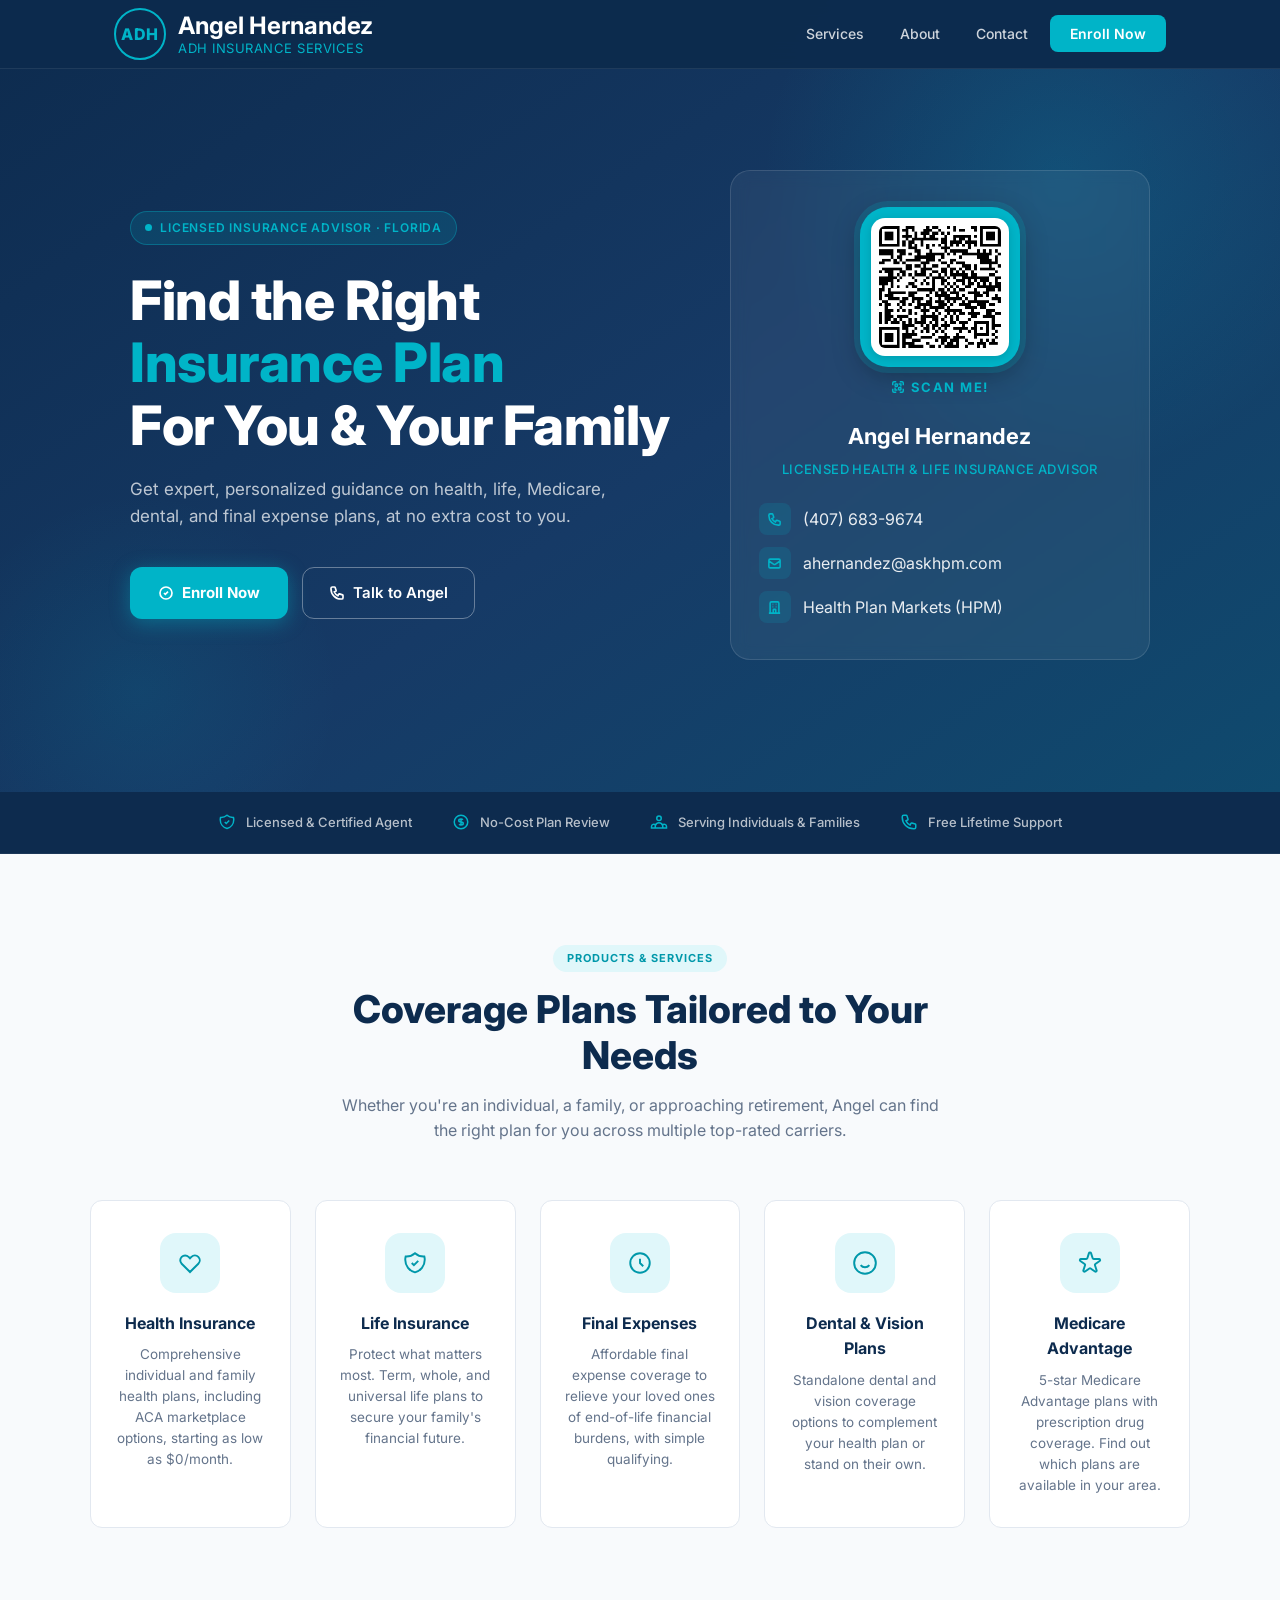
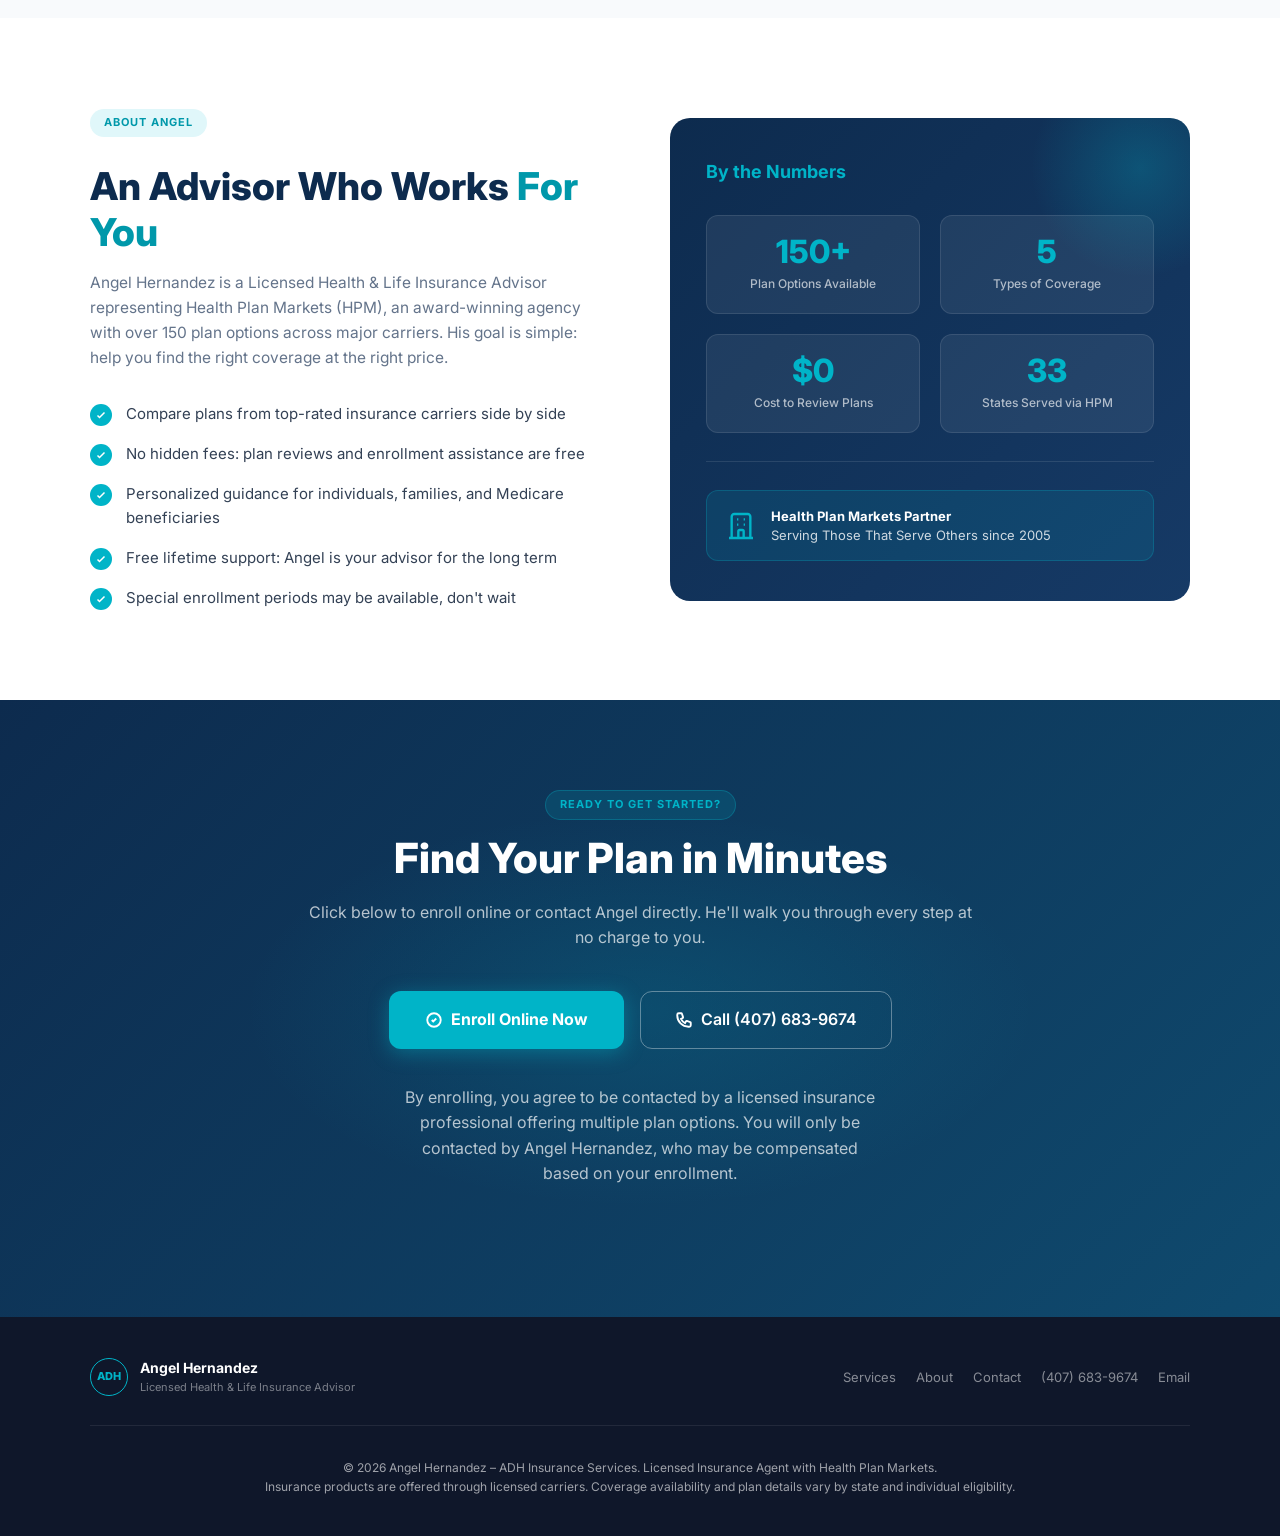
==== index.html @ 260dafc1 "Add files via upload" ====
<!DOCTYPE html>
<html lang="en">
<head>
  <meta charset="UTF-8" />
  <meta name="viewport" content="width=device-width, initial-scale=1.0" />
  <title>Angel Hernandez – Licensed Insurance Advisor | ADH Insurance Services</title>
  <meta name="description" content="Angel Hernandez – Licensed Health & Life Insurance Advisor offering Health Insurance, Life Insurance, Medicare Advantage Plans, Dental & Vision Plans, and Final Expense coverage in Florida." />

  <!-- Favicon -->
  <link rel="icon" type="image/svg+xml" href="favicon.svg" />

  <!-- Open Graph -->
  <meta property="og:title" content="Angel Hernandez – Licensed Insurance Advisor" />
  <meta property="og:description" content="Get expert, personalized guidance on health, life, Medicare, dental, and final expense plans. No-cost plan review. Serving Florida." />
  <meta property="og:type" content="website" />
  <meta property="og:image" content="https://adh-insurance.com/og-preview.png" />
  <meta property="og:url" content="https://adh-insurance.com" />
  <meta name="twitter:card" content="summary_large_image" />
  <meta name="twitter:title" content="Angel Hernandez – Licensed Insurance Advisor" />
  <meta name="twitter:description" content="Get expert, personalized guidance on health, life, Medicare, dental, and final expense plans. No-cost plan review. Serving Florida." />

  <link rel="preconnect" href="https://fonts.googleapis.com" />
  <link rel="preconnect" href="https://fonts.gstatic.com" crossorigin />
  <link href="https://fonts.googleapis.com/css2?family=Inter:wght@300;400;500;600;700;800&display=swap" rel="stylesheet" />
  <link rel="stylesheet" href="styles.css" />
</head>
<body>

  <!-- NAV -->
  <nav>
    <div class="nav-inner">
      <a href="#" class="nav-logo">
        <div class="logo-badge">ADH</div>
        <div class="nav-brand">
          Angel Hernandez
          <span>ADH Insurance Services</span>
        </div>
      </a>
      <ul class="nav-links">
        <li><a href="#services">Services</a></li>
        <li><a href="#why">About</a></li>
        <li><a href="#enroll">Contact</a></li>
        <li><a href="https://member.sparkadvisors.com/engagements/ptc-form/angel-hernandez-7723/form/8809082c-acc9-4fd3-8703-8b238eca7896" target="_blank" class="nav-cta">Enroll Now</a></li>
      </ul>
      <button class="nav-hamburger" id="navHamburger" aria-label="Toggle menu">
        <span></span><span></span><span></span>
      </button>
    </div>
    <ul class="nav-mobile" id="navMobile">
      <li><a href="#services" class="nav-mobile-link">Services</a></li>
      <li><a href="#why" class="nav-mobile-link">About</a></li>
      <li><a href="#enroll" class="nav-mobile-link">Contact</a></li>
      <li><a href="https://member.sparkadvisors.com/engagements/ptc-form/angel-hernandez-7723/form/8809082c-acc9-4fd3-8703-8b238eca7896" target="_blank" class="nav-cta">Enroll Now</a></li>
    </ul>
  </nav>

  <!-- HERO -->
  <section class="hero" id="home">
    <div class="hero-inner">
      <div class="hero-content">
        <div class="hero-tag">Licensed Insurance Advisor · Florida</div>
        <h1>
          Find the Right<br />
          <em>Insurance Plan</em><br />
          For You & Your Family
        </h1>
        <p class="hero-sub">
          Get expert, personalized guidance on health, life, Medicare, dental, and final expense plans, at no extra cost to you.
        </p>
        <div class="hero-actions">
          <a href="https://member.sparkadvisors.com/engagements/ptc-form/angel-hernandez-7723/form/8809082c-acc9-4fd3-8703-8b238eca7896" target="_blank" class="btn-primary">
            <svg width="16" height="16" viewBox="0 0 24 24" fill="none" stroke="currentColor" stroke-width="2.5"><path d="M9 12l2 2 4-4m6 2a9 9 0 11-18 0 9 9 0 0118 0z"/></svg>
            Enroll Now
          </a>
          <a href="#enroll" class="btn-outline">
            <svg width="16" height="16" viewBox="0 0 24 24" fill="none" stroke="currentColor" stroke-width="2.5"><path d="M3 5a2 2 0 012-2h3.28a1 1 0 01.948.684l1.498 4.493a1 1 0 01-.502 1.21l-2.257 1.13a11.042 11.042 0 005.516 5.516l1.13-2.257a1 1 0 011.21-.502l4.493 1.498a1 1 0 01.684.949V19a2 2 0 01-2 2h-1C9.716 21 3 14.284 3 6V5z"/></svg>
            Talk to Angel
          </a>
        </div>
      </div>

      <div class="agent-card">
        <a href="https://member.sparkadvisors.com/engagements/ptc-form/angel-hernandez-7723/form/8809082c-acc9-4fd3-8703-8b238eca7896" target="_blank" style="text-decoration:none;">
          <div class="qr-wrap">
            <div class="qr-inner">
              <img src="qr-enroll.png" alt="Scan to enroll" />
            </div>
          </div>
          <div class="scan-me-label">
            <svg width="14" height="14" viewBox="0 0 24 24" fill="none" stroke="currentColor" stroke-width="2.5"><path d="M3 9V5a2 2 0 012-2h4M3 15v4a2 2 0 002 2h4m6-18h4a2 2 0 012 2v4m0 6v4a2 2 0 01-2 2h-4"/><rect x="7" y="7" width="4" height="4" rx="1"/><rect x="13" y="13" width="4" height="4" rx="1"/><path d="M13 7h4v4"/><path d="M7 13v4h4"/></svg>
            Scan Me!
          </div>
        </a>
        <div class="agent-name">Angel Hernandez</div>
        <div class="agent-title">Licensed Health & Life Insurance Advisor</div>
        <ul class="agent-contact-list">
          <li>
            <div class="contact-icon">
              <svg width="15" height="15" viewBox="0 0 24 24" fill="none" stroke="currentColor" stroke-width="2.5"><path d="M3 5a2 2 0 012-2h3.28a1 1 0 01.948.684l1.498 4.493a1 1 0 01-.502 1.21l-2.257 1.13a11.042 11.042 0 005.516 5.516l1.13-2.257a1 1 0 011.21-.502l4.493 1.498a1 1 0 01.684.949V19a2 2 0 01-2 2h-1C9.716 21 3 14.284 3 6V5z"/></svg>
            </div>
            <a href="tel:4076839674">(407) 683-9674</a>
          </li>
          <li>
            <div class="contact-icon">
              <svg width="15" height="15" viewBox="0 0 24 24" fill="none" stroke="currentColor" stroke-width="2.5"><path d="M3 8l7.89 5.26a2 2 0 002.22 0L21 8M5 19h14a2 2 0 002-2V7a2 2 0 00-2-2H5a2 2 0 00-2 2v10a2 2 0 002 2z"/></svg>
            </div>
            <a href="mailto:ahernandez@askhpm.com">ahernandez@askhpm.com</a>
          </li>
          <li>
            <div class="contact-icon">
              <svg width="15" height="15" viewBox="0 0 24 24" fill="none" stroke="currentColor" stroke-width="2.5"><path d="M19 21V5a2 2 0 00-2-2H7a2 2 0 00-2 2v16m14 0h2m-2 0h-5m-9 0H3m2 0h5M9 7h1m-1 4h1m4-4h1m-1 4h1m-5 10v-5a1 1 0 011-1h2a1 1 0 011 1v5m-4 0h4"/></svg>
            </div>
            <span>Health Plan Markets (HPM)</span>
          </li>
        </ul>
      </div>
    </div>
  </section>

  <!-- TRUST BAR -->
  <div class="trust-bar">
    <div class="trust-bar-inner">
      <div class="trust-item">
        <svg width="18" height="18" viewBox="0 0 24 24" fill="none" stroke="currentColor" stroke-width="2"><path d="M9 12l2 2 4-4m5.618-4.016A11.955 11.955 0 0112 2.944a11.955 11.955 0 01-8.618 3.04A12.02 12.02 0 003 9c0 5.591 3.824 10.29 9 11.622 5.176-1.332 9-6.03 9-11.622 0-1.042-.133-2.052-.382-3.016z"/></svg>
        Licensed & Certified Agent
      </div>
      <div class="trust-item">
        <svg width="18" height="18" viewBox="0 0 24 24" fill="none" stroke="currentColor" stroke-width="2"><path d="M12 8c-1.657 0-3 .895-3 2s1.343 2 3 2 3 .895 3 2-1.343 2-3 2m0-8c1.11 0 2.08.402 2.599 1M12 8V7m0 1v8m0 0v1m0-1c-1.11 0-2.08-.402-2.599-1M21 12a9 9 0 11-18 0 9 9 0 0118 0z"/></svg>
        No-Cost Plan Review
      </div>
      <div class="trust-item">
        <svg width="18" height="18" viewBox="0 0 24 24" fill="none" stroke="currentColor" stroke-width="2"><path d="M17 20h5v-2a3 3 0 00-5.356-1.857M17 20H7m10 0v-2c0-.656-.126-1.283-.356-1.857M7 20H2v-2a3 3 0 015.356-1.857M7 20v-2c0-.656.126-1.283.356-1.857m0 0a5.002 5.002 0 019.288 0M15 7a3 3 0 11-6 0 3 3 0 016 0z"/></svg>
        Serving Individuals & Families
      </div>
      <div class="trust-item">
        <svg width="18" height="18" viewBox="0 0 24 24" fill="none" stroke="currentColor" stroke-width="2"><path d="M3 5a2 2 0 012-2h3.28a1 1 0 01.948.684l1.498 4.493a1 1 0 01-.502 1.21l-2.257 1.13a11.042 11.042 0 005.516 5.516l1.13-2.257a1 1 0 011.21-.502l4.493 1.498a1 1 0 01.684.949V19a2 2 0 01-2 2h-1C9.716 21 3 14.284 3 6V5z"/></svg>
        Free Lifetime Support
      </div>
    </div>
  </div>

  <!-- SERVICES -->
  <section class="services" id="services">
    <div class="section-header">
      <div class="section-tag">Products & Services</div>
      <h2>Coverage Plans Tailored to Your Needs</h2>
      <p>Whether you're an individual, a family, or approaching retirement, Angel can find the right plan for you across multiple top-rated carriers.</p>
    </div>
    <div class="services-grid">

      <div class="service-card">
        <div class="service-icon">
          <svg width="26" height="26" viewBox="0 0 24 24" fill="none" stroke="currentColor" stroke-width="1.8"><path d="M4.318 6.318a4.5 4.5 0 000 6.364L12 20.364l7.682-7.682a4.5 4.5 0 00-6.364-6.364L12 7.636l-1.318-1.318a4.5 4.5 0 00-6.364 0z"/></svg>
        </div>
        <h3>Health Insurance</h3>
        <p>Comprehensive individual and family health plans, including ACA marketplace options, starting as low as $0/month.</p>
      </div>

      <div class="service-card">
        <div class="service-icon">
          <svg width="26" height="26" viewBox="0 0 24 24" fill="none" stroke="currentColor" stroke-width="1.8"><path d="M9 12l2 2 4-4m5.618-4.016A11.955 11.955 0 0112 2.944a11.955 11.955 0 01-8.618 3.04A12.02 12.02 0 003 9c0 5.591 3.824 10.29 9 11.622 5.176-1.332 9-6.03 9-11.622 0-1.042-.133-2.052-.382-3.016z"/></svg>
        </div>
        <h3>Life Insurance</h3>
        <p>Protect what matters most. Term, whole, and universal life plans to secure your family's financial future.</p>
      </div>

      <div class="service-card">
        <div class="service-icon">
          <svg width="26" height="26" viewBox="0 0 24 24" fill="none" stroke="currentColor" stroke-width="1.8"><path d="M12 8v4l3 3m6-3a9 9 0 11-18 0 9 9 0 0118 0z"/></svg>
        </div>
        <h3>Final Expenses</h3>
        <p>Affordable final expense coverage to relieve your loved ones of end-of-life financial burdens, with simple qualifying.</p>
      </div>

      <div class="service-card">
        <div class="service-icon">
          <svg width="26" height="26" viewBox="0 0 24 24" fill="none" stroke="currentColor" stroke-width="1.8"><circle cx="12" cy="12" r="10"/><path d="M8 14s1.5 2 4 2 4-2 4-2M9 9h.01M15 9h.01"/></svg>
        </div>
        <h3>Dental & Vision Plans</h3>
        <p>Standalone dental and vision coverage options to complement your health plan or stand on their own.</p>
      </div>

      <div class="service-card">
        <div class="service-icon">
          <svg width="26" height="26" viewBox="0 0 24 24" fill="none" stroke="currentColor" stroke-width="1.8"><path d="M11.049 2.927c.3-.921 1.603-.921 1.902 0l1.519 4.674a1 1 0 00.95.69h4.915c.969 0 1.371 1.24.588 1.81l-3.976 2.888a1 1 0 00-.363 1.118l1.518 4.674c.3.922-.755 1.688-1.538 1.118l-3.976-2.888a1 1 0 00-1.176 0l-3.976 2.888c-.783.57-1.838-.197-1.538-1.118l1.518-4.674a1 1 0 00-.363-1.118l-3.976-2.888c-.784-.57-.38-1.81.588-1.81h4.914a1 1 0 00.951-.69l1.519-4.674z"/></svg>
        </div>
        <h3>Medicare Advantage</h3>
        <p>5-star Medicare Advantage plans with prescription drug coverage. Find out which plans are available in your area.</p>
      </div>

    </div>
  </section>

  <!-- WHY ANGEL -->
  <section class="why" id="why">
    <div class="why-inner">
      <div class="why-content">
        <div class="section-tag" style="display:inline-block;">About Angel</div>
        <h2 style="margin-top:12px;">An Advisor Who Works <span>For You</span></h2>
        <p>Angel Hernandez is a Licensed Health & Life Insurance Advisor representing Health Plan Markets (HPM), an award-winning agency with over 150 plan options across major carriers. His goal is simple: help you find the right coverage at the right price.</p>
        <ul class="benefit-list">
          <li>
            <div class="benefit-check">
              <svg width="12" height="12" viewBox="0 0 24 24" fill="none" stroke="currentColor" stroke-width="3"><path d="M5 13l4 4L19 7"/></svg>
            </div>
            Compare plans from top-rated insurance carriers side by side
          </li>
          <li>
            <div class="benefit-check">
              <svg width="12" height="12" viewBox="0 0 24 24" fill="none" stroke="currentColor" stroke-width="3"><path d="M5 13l4 4L19 7"/></svg>
            </div>
            No hidden fees: plan reviews and enrollment assistance are free
          </li>
          <li>
            <div class="benefit-check">
              <svg width="12" height="12" viewBox="0 0 24 24" fill="none" stroke="currentColor" stroke-width="3"><path d="M5 13l4 4L19 7"/></svg>
            </div>
            Personalized guidance for individuals, families, and Medicare beneficiaries
          </li>
          <li>
            <div class="benefit-check">
              <svg width="12" height="12" viewBox="0 0 24 24" fill="none" stroke="currentColor" stroke-width="3"><path d="M5 13l4 4L19 7"/></svg>
            </div>
            Free lifetime support: Angel is your advisor for the long term
          </li>
          <li>
            <div class="benefit-check">
              <svg width="12" height="12" viewBox="0 0 24 24" fill="none" stroke="currentColor" stroke-width="3"><path d="M5 13l4 4L19 7"/></svg>
            </div>
            Special enrollment periods may be available, don't wait
          </li>
        </ul>
      </div>

      <div class="why-visual">
        <h3>By the Numbers</h3>
        <div class="stat-row">
          <div class="stat-box">
            <div class="stat-num">150+</div>
            <div class="stat-label">Plan Options Available</div>
          </div>
          <div class="stat-box">
            <div class="stat-num">5</div>
            <div class="stat-label">Types of Coverage</div>
          </div>
          <div class="stat-box">
            <div class="stat-num">$0</div>
            <div class="stat-label">Cost to Review Plans</div>
          </div>
          <div class="stat-box">
            <div class="stat-num">33</div>
            <div class="stat-label">States Served via HPM</div>
          </div>
        </div>
        <div class="why-divider"></div>
        <div class="hpm-badge">
          <svg width="32" height="32" viewBox="0 0 24 24" fill="none" stroke="currentColor" stroke-width="1.8" color="#00b4c8"><path d="M19 21V5a2 2 0 00-2-2H7a2 2 0 00-2 2v16m14 0h2m-2 0h-5m-9 0H3m2 0h5M9 7h1m-1 4h1m4-4h1m-1 4h1m-5 10v-5a1 1 0 011-1h2a1 1 0 011 1v5m-4 0h4"/></svg>
          <div class="hpm-badge-text">
            <strong>Health Plan Markets Partner</strong><br/>
            Serving Those That Serve Others since 2005
          </div>
        </div>
      </div>
    </div>
  </section>

  <!-- ENROLL CTA -->
  <section class="enroll" id="enroll">
    <div class="enroll-inner">
      <div class="section-tag">Ready to Get Started?</div>
      <h2>Find Your Plan in Minutes</h2>
      <p>Click below to enroll online or contact Angel directly. He'll walk you through every step at no charge to you.</p>
      <div class="enroll-options">
        <a href="https://member.sparkadvisors.com/engagements/ptc-form/angel-hernandez-7723/form/8809082c-acc9-4fd3-8703-8b238eca7896" target="_blank" class="btn-primary" style="font-size:16px; padding:16px 36px;">
          <svg width="18" height="18" viewBox="0 0 24 24" fill="none" stroke="currentColor" stroke-width="2.5"><path d="M9 12l2 2 4-4m6 2a9 9 0 11-18 0 9 9 0 0118 0z"/></svg>
          Enroll Online Now
        </a>
        <a href="tel:4076839674" class="btn-outline" style="font-size:16px; padding:15px 34px;">
          <svg width="18" height="18" viewBox="0 0 24 24" fill="none" stroke="currentColor" stroke-width="2.5"><path d="M3 5a2 2 0 012-2h3.28a1 1 0 01.948.684l1.498 4.493a1 1 0 01-.502 1.21l-2.257 1.13a11.042 11.042 0 005.516 5.516l1.13-2.257a1 1 0 011.21-.502l4.493 1.498a1 1 0 01.684.949V19a2 2 0 01-2 2h-1C9.716 21 3 14.284 3 6V5z"/></svg>
          Call (407) 683-9674
        </a>
      </div>
      <p class="enroll-note">By enrolling, you agree to be contacted by a licensed insurance professional offering multiple plan options. You will only be contacted by Angel Hernandez, who may be compensated based on your enrollment.</p>
    </div>
  </section>


  <!-- FOOTER -->
  <footer>
    <div class="footer-inner">
      <div class="footer-brand">
        <div class="footer-badge">ADH</div>
        <div>
          <div class="footer-name">
            Angel Hernandez
            <span>Licensed Health & Life Insurance Advisor</span>
          </div>
        </div>
      </div>
      <div class="footer-links">
        <a href="#services">Services</a>
        <a href="#why">About</a>
        <a href="#enroll">Contact</a>
        <a href="tel:4076839674">(407) 683-9674</a>
        <a href="mailto:ahernandez@askhpm.com">Email</a>
      </div>
    </div>
    <div class="footer-inner">
      <p class="footer-copy">
        © 2026 Angel Hernandez – ADH Insurance Services. Licensed Insurance Agent with Health Plan Markets.<br />
        Insurance products are offered through licensed carriers. Coverage availability and plan details vary by state and individual eligibility.
      </p>
    </div>
  </footer>

  <script src="script.js"></script>

</body>
</html>
---- styles.css ----
*, *::before, *::after { box-sizing: border-box; margin: 0; padding: 0; }

:root {
  --navy: #0d2b4e;
  --navy-light: #163a66;
  --teal: #00b4c8;
  --teal-dark: #0098aa;
  --teal-light: #e0f7fa;
  --white: #ffffff;
  --gray-50: #f8fafc;
  --gray-100: #f1f5f9;
  --gray-200: #e2e8f0;
  --gray-500: #64748b;
  --gray-700: #334155;
  --gray-900: #0f172a;
  --radius: 12px;
  --shadow-sm: 0 1px 3px rgba(0,0,0,.08), 0 1px 2px rgba(0,0,0,.05);
  --shadow-md: 0 4px 16px rgba(0,0,0,.10);
  --shadow-lg: 0 10px 40px rgba(0,0,0,.14);
}

html { scroll-behavior: smooth; }

body {
  font-family: 'Inter', system-ui, sans-serif;
  color: var(--gray-900);
  background: var(--white);
  line-height: 1.6;
}

/* ── NAV ─────────────────────────────────────────── */
nav {
  position: fixed;
  top: 0; left: 0; right: 0;
  z-index: 100;
  background: rgba(13, 43, 78, 0.96);
  backdrop-filter: blur(12px);
  -webkit-backdrop-filter: blur(12px);
  border-bottom: 1px solid rgba(255,255,255,.08);
}

.nav-inner {
  max-width: 1100px;
  margin: 0 auto;
  padding: 0 24px;
  height: 68px;
  display: flex;
  align-items: center;
  justify-content: space-between;
}

.nav-logo {
  display: flex;
  align-items: center;
  gap: 12px;
  text-decoration: none;
}

.logo-badge {
  width: 52px;
  height: 52px;
  border-radius: 50%;
  border: 2px solid var(--teal);
  display: flex;
  align-items: center;
  justify-content: center;
  font-size: 16px;
  font-weight: 800;
  color: var(--teal);
  letter-spacing: .5px;
  line-height: 1;
  text-align: center;
}

.nav-brand {
  color: var(--white);
  font-weight: 700;
  font-size: 24px;
  line-height: 1.2;
}

.nav-brand span {
  display: block;
  font-size: 13px;
  font-weight: 400;
  color: var(--teal);
  letter-spacing: .5px;
  text-transform: uppercase;
}

.nav-links {
  display: flex;
  align-items: center;
  gap: 8px;
  list-style: none;
}

.nav-links a {
  color: rgba(255,255,255,.8);
  text-decoration: none;
  font-size: 14px;
  font-weight: 500;
  padding: 8px 14px;
  border-radius: 8px;
  transition: color .2s, background .2s;
}

.nav-links a:hover { color: var(--white); background: rgba(255,255,255,.08); }

.nav-cta {
  background: var(--teal) !important;
  color: var(--white) !important;
  font-weight: 600 !important;
  padding: 10px 20px !important;
}

.nav-cta:hover { background: var(--teal-dark) !important; }

/* Hamburger */
.nav-hamburger {
  display: none;
  flex-direction: column;
  justify-content: center;
  gap: 5px;
  width: 36px;
  height: 36px;
  background: none;
  border: none;
  cursor: pointer;
  padding: 4px;
  border-radius: 8px;
  transition: background .2s;
}

.nav-hamburger:hover { background: rgba(255,255,255,.08); }

.nav-hamburger span {
  display: block;
  height: 2px;
  background: var(--white);
  border-radius: 2px;
  transition: transform .25s, opacity .25s;
}

.nav-hamburger.open span:nth-child(1) { transform: translateY(7px) rotate(45deg); }
.nav-hamburger.open span:nth-child(2) { opacity: 0; }
.nav-hamburger.open span:nth-child(3) { transform: translateY(-7px) rotate(-45deg); }

/* Mobile drawer */
.nav-mobile {
  display: none;
  flex-direction: column;
  background: var(--navy);
  border-top: 1px solid rgba(255,255,255,.08);
  padding: 12px 16px 16px;
  list-style: none;
  gap: 4px;
}

.nav-mobile.open { display: flex; }

.nav-mobile a {
  color: rgba(255,255,255,.85);
  text-decoration: none;
  font-size: 15px;
  font-weight: 500;
  padding: 12px 14px;
  border-radius: 8px;
  display: block;
  transition: background .2s, color .2s;
}

.nav-mobile a:hover { background: rgba(255,255,255,.08); color: var(--white); }

.nav-mobile .nav-cta {
  background: var(--teal) !important;
  color: var(--white) !important;
  text-align: center;
  margin-top: 6px;
  font-weight: 700 !important;
}

@media (max-width: 860px) {
  .nav-hamburger { display: flex; }
}

/* ── HERO ─────────────────────────────────────────── */
.hero {
  background: linear-gradient(145deg, var(--navy) 0%, var(--navy-light) 55%, #0f4a6e 100%);
  display: flex;
  align-items: flex-start;
  padding: calc(68px + env(safe-area-inset-top, 0px) + 10px) 24px 30px;
  position: relative;
  overflow: hidden;
}

@media (min-width: 861px) {
  .hero {
    /* Between “cramped” (no min-height) and “full blank screen” (100vh) */
    min-height: min(88vh, 920px);
    align-items: center;
    padding-top: calc(68px + env(safe-area-inset-top, 0px) + 10px);
    padding-bottom: 40px;
  }
}

.hero::before {
  content: '';
  position: absolute;
  top: -120px; right: -80px;
  width: 600px; height: 600px;
  background: radial-gradient(circle, rgba(0,180,200,.18) 0%, transparent 70%);
  pointer-events: none;
}

.hero::after {
  content: '';
  position: absolute;
  bottom: -100px; left: -60px;
  width: 400px; height: 400px;
  background: radial-gradient(circle, rgba(0,180,200,.10) 0%, transparent 70%);
  pointer-events: none;
}

.hero-inner {
  max-width: 1100px;
  margin: 0 auto;
  display: grid;
  grid-template-columns: 1fr 420px;
  gap: 60px;
  align-items: center;
  position: relative;
  z-index: 1;
}

.hero-tag {
  display: inline-flex;
  align-items: center;
  gap: 8px;
  background: rgba(0,180,200,.15);
  border: 1px solid rgba(0,180,200,.35);
  color: var(--teal);
  font-size: 12px;
  font-weight: 600;
  letter-spacing: .8px;
  text-transform: uppercase;
  padding: 6px 14px;
  border-radius: 100px;
  margin-bottom: 24px;
}

.hero-tag::before {
  content: '';
  width: 7px; height: 7px;
  border-radius: 50%;
  background: var(--teal);
  animation: pulse 2s infinite;
}

@keyframes pulse {
  0%, 100% { opacity: 1; transform: scale(1); }
  50% { opacity: .5; transform: scale(.8); }
}

.hero h1 {
  font-size: clamp(2.2rem, 5vw, 3.4rem);
  font-weight: 800;
  color: var(--white);
  line-height: 1.15;
  margin-bottom: 20px;
  letter-spacing: -.5px;
}

.hero h1 em {
  font-style: normal;
  color: var(--teal);
}

.hero-sub {
  font-size: 17px;
  color: rgba(255,255,255,.72);
  max-width: 500px;
  margin-bottom: 36px;
  font-weight: 400;
}

.hero-actions {
  display: flex;
  gap: 14px;
  flex-wrap: wrap;
}

.btn-primary {
  display: inline-flex;
  align-items: center;
  gap: 8px;
  background: var(--teal);
  color: var(--white);
  font-weight: 700;
  font-size: 15px;
  padding: 14px 28px;
  border-radius: var(--radius);
  text-decoration: none;
  transition: background .2s, transform .15s, box-shadow .2s;
  box-shadow: 0 4px 20px rgba(0,180,200,.4);
}

.btn-primary:hover {
  background: var(--teal-dark);
  transform: translateY(-1px);
  box-shadow: 0 8px 28px rgba(0,180,200,.45);
}

.btn-outline {
  display: inline-flex;
  align-items: center;
  gap: 8px;
  background: transparent;
  color: var(--white);
  font-weight: 600;
  font-size: 15px;
  padding: 13px 26px;
  border-radius: var(--radius);
  border: 1.5px solid rgba(255,255,255,.35);
  text-decoration: none;
  transition: border-color .2s, background .2s, transform .15s;
}

.btn-outline:hover {
  border-color: var(--teal);
  color: var(--teal);
  transform: translateY(-1px);
  background: rgba(0,180,200,.06);
}

/* Agent card */
.agent-card {
  background: rgba(255,255,255,.06);
  border: 1px solid rgba(255,255,255,.12);
  border-radius: 20px;
  padding: 36px 28px;
  backdrop-filter: blur(8px);
  text-align: center;
}

.qr-wrap {
  width: 160px;
  height: 160px;
  border-radius: 28px;
  background: var(--teal);
  display: flex;
  align-items: center;
  justify-content: center;
  margin: 0 auto 10px;
  box-shadow: 0 0 0 6px rgba(0,180,200,.18), 0 8px 28px rgba(0,0,0,.3);
  overflow: hidden;
}

.qr-inner {
  width: 138px;
  height: 138px;
  border-radius: 14px;
  background: #fff;
  display: flex;
  align-items: center;
  justify-content: center;
  padding: 8px;
  box-shadow: 0 2px 10px rgba(0,0,0,.15);
}

.qr-wrap img {
  width: 100%;
  height: 100%;
  border-radius: 6px;
  display: block;
}

.scan-me-label {
  font-size: 13px;
  font-weight: 700;
  letter-spacing: 1.5px;
  text-transform: uppercase;
  color: var(--teal);
  margin-bottom: 22px;
  display: flex;
  align-items: center;
  justify-content: center;
  gap: 6px;
}

.agent-name {
  font-size: 22px;
  font-weight: 700;
  color: var(--white);
  margin-bottom: 4px;
}

.agent-title {
  font-size: 13px;
  color: var(--teal);
  font-weight: 500;
  letter-spacing: .4px;
  text-transform: uppercase;
  margin-bottom: 24px;
}

.agent-contact-list {
  list-style: none;
  display: flex;
  flex-direction: column;
  gap: 12px;
  text-align: left;
}

.agent-contact-list li {
  display: flex;
  align-items: center;
  gap: 12px;
  font-size: 16px;
  color: rgba(255,255,255,.9);
}

.contact-icon {
  width: 32px;
  height: 32px;
  background: rgba(0,180,200,.15);
  border-radius: 8px;
  display: flex;
  align-items: center;
  justify-content: center;
  flex-shrink: 0;
  color: var(--teal);
}

.agent-contact-list a {
  color: inherit;
  text-decoration: none;
  transition: color .2s;
}

.agent-contact-list a:hover { color: var(--teal); }

/* ── TRUST BAR ─────────────────────────────────────── */
.trust-bar {
  background: var(--navy);
  padding: 20px 24px;
  border-bottom: 1px solid rgba(255,255,255,.06);
}

.trust-bar-inner {
  max-width: 1100px;
  margin: 0 auto;
  display: flex;
  align-items: center;
  justify-content: center;
  gap: 40px;
  flex-wrap: wrap;
}

.trust-item {
  display: flex;
  align-items: center;
  gap: 10px;
  color: rgba(255,255,255,.7);
  font-size: 13px;
  font-weight: 500;
}

.trust-item svg { color: var(--teal); flex-shrink: 0; }

/* ── SERVICES ─────────────────────────────────────── */
.services {
  padding: 90px 24px;
  background: var(--gray-50);
}

.section-header {
  text-align: center;
  max-width: 600px;
  margin: 0 auto 56px;
}

.section-tag {
  display: inline-block;
  background: var(--teal-light);
  color: var(--teal-dark);
  font-size: 11px;
  font-weight: 700;
  letter-spacing: 1px;
  text-transform: uppercase;
  padding: 5px 14px;
  border-radius: 100px;
  margin-bottom: 14px;
}

.section-header h2 {
  font-size: clamp(1.7rem, 3.5vw, 2.4rem);
  font-weight: 800;
  color: var(--navy);
  line-height: 1.2;
  margin-bottom: 14px;
}

.section-header p {
  color: var(--gray-500);
  font-size: 16px;
}

.services-grid {
  max-width: 1100px;
  margin: 0 auto;
  display: grid;
  grid-template-columns: repeat(auto-fit, minmax(200px, 1fr));
  gap: 24px;
}

.service-card {
  background: var(--white);
  border: 1px solid var(--gray-200);
  border-radius: var(--radius);
  padding: 32px 24px;
  text-align: center;
  transition: box-shadow .25s, transform .25s, border-color .25s;
  cursor: default;
}

.service-card:hover {
  box-shadow: var(--shadow-lg);
  transform: translateY(-4px);
  border-color: var(--teal);
}

.service-icon {
  width: 60px;
  height: 60px;
  background: var(--teal-light);
  border-radius: 16px;
  display: flex;
  align-items: center;
  justify-content: center;
  margin: 0 auto 18px;
  color: var(--teal-dark);
  transition: background .25s;
}

.service-card:hover .service-icon {
  background: var(--teal);
  color: var(--white);
}

.service-card h3 {
  font-size: 16px;
  font-weight: 700;
  color: var(--navy);
  margin-bottom: 8px;
}

.service-card p {
  font-size: 13.5px;
  color: var(--gray-500);
  line-height: 1.55;
}

/* ── WHY ANGEL ─────────────────────────────────────── */
.why {
  padding: 90px 24px;
  background: var(--white);
}

.why-inner {
  max-width: 1100px;
  margin: 0 auto;
  display: grid;
  grid-template-columns: 1fr 1fr;
  gap: 60px;
  align-items: center;
}

.why-content h2 {
  font-size: clamp(1.7rem, 3.5vw, 2.4rem);
  font-weight: 800;
  color: var(--navy);
  line-height: 1.2;
  margin-bottom: 16px;
}

.why-content h2 span { color: var(--teal-dark); }

.why-content p {
  color: var(--gray-500);
  font-size: 15.5px;
  margin-bottom: 32px;
}

.benefit-list {
  list-style: none;
  display: flex;
  flex-direction: column;
  gap: 16px;
}

.benefit-list li {
  display: flex;
  align-items: flex-start;
  gap: 14px;
  font-size: 15px;
  color: var(--gray-700);
}

.benefit-check {
  width: 22px;
  height: 22px;
  background: var(--teal);
  border-radius: 50%;
  flex-shrink: 0;
  display: flex;
  align-items: center;
  justify-content: center;
  margin-top: 2px;
}

.benefit-check svg { color: white; }

.why-visual {
  background: linear-gradient(135deg, var(--navy) 0%, var(--navy-light) 100%);
  border-radius: 20px;
  padding: 40px 36px;
  color: white;
  position: relative;
  overflow: hidden;
}

.why-visual::before {
  content: '';
  position: absolute;
  top: -60px; right: -60px;
  width: 220px; height: 220px;
  background: radial-gradient(circle, rgba(0,180,200,.25) 0%, transparent 70%);
}

.why-visual h3 {
  font-size: 18px;
  font-weight: 700;
  margin-bottom: 28px;
  color: var(--teal);
}

.stat-row {
  display: grid;
  grid-template-columns: 1fr 1fr;
  gap: 20px;
}

.stat-box {
  background: rgba(255,255,255,.07);
  border: 1px solid rgba(255,255,255,.1);
  border-radius: 12px;
  padding: 20px 16px;
  text-align: center;
}

.stat-num {
  font-size: 32px;
  font-weight: 800;
  color: var(--teal);
  line-height: 1;
  margin-bottom: 6px;
}

.stat-label {
  font-size: 12px;
  color: rgba(255,255,255,.65);
  font-weight: 500;
}

.why-divider {
  height: 1px;
  background: rgba(255,255,255,.1);
  margin: 28px 0;
}

.hpm-badge {
  display: flex;
  align-items: center;
  gap: 14px;
  background: rgba(0,180,200,.12);
  border: 1px solid rgba(0,180,200,.25);
  border-radius: 12px;
  padding: 16px 18px;
}

.hpm-badge-text {
  font-size: 13px;
  color: rgba(255,255,255,.8);
  line-height: 1.4;
}

.hpm-badge-text strong { color: var(--white); }

/* ── ENROLL CTA ─────────────────────────────────────── */
.enroll {
  padding: 90px 24px;
  background: linear-gradient(135deg, var(--navy) 0%, #0f4a6e 100%);
  text-align: center;
  position: relative;
  overflow: hidden;
}

.enroll::before {
  content: '';
  position: absolute;
  top: 50%; left: 50%;
  transform: translate(-50%, -50%);
  width: 800px; height: 400px;
  background: radial-gradient(ellipse, rgba(0,180,200,.15) 0%, transparent 70%);
  pointer-events: none;
}

.enroll-inner {
  max-width: 680px;
  margin: 0 auto;
  position: relative;
  z-index: 1;
}

.enroll .section-tag {
  background: rgba(0,180,200,.15);
  color: var(--teal);
  border: 1px solid rgba(0,180,200,.3);
}

.enroll h2 {
  font-size: clamp(1.7rem, 3.5vw, 2.6rem);
  font-weight: 800;
  color: var(--white);
  line-height: 1.2;
  margin-bottom: 16px;
}

.enroll p {
  color: rgba(255,255,255,.7);
  font-size: 16px;
  margin-bottom: 40px;
}

.enroll-options {
  display: flex;
  gap: 16px;
  justify-content: center;
  flex-wrap: wrap;
  margin-bottom: 36px;
}

.enroll-note {
  font-size: 12px;
  color: rgba(255,255,255,.45);
  max-width: 480px;
  margin: 0 auto;
  line-height: 1.6;
}

/* ── CONTACT ─────────────────────────────────────────── */
.contact {
  padding: 90px 24px;
  background: var(--gray-50);
}

.contact-inner {
  max-width: 540px;
  margin: 0 auto;
}

.contact-info .section-tag {
  display: table !important;
  margin-left: auto;
  margin-right: auto;
}

.contact-info h2,
.contact-info > p {
  text-align: center;
}

.contact-info h2 {
  font-size: clamp(1.5rem, 3vw, 2rem);
  font-weight: 800;
  color: var(--navy);
  margin-bottom: 12px;
}

.contact-info > p {
  color: var(--gray-500);
  font-size: 15px;
  margin-bottom: 32px;
}

.contact-methods {
  display: flex;
  flex-direction: column;
  gap: 0;
}

.contact-method {
  display: flex;
  align-items: center;
  gap: 16px;
  padding: 18px 20px;
  background: var(--white);
  border: 1px solid var(--gray-200);
  border-radius: var(--radius);
  margin-bottom: 14px;
  text-decoration: none;
  transition: border-color .2s, box-shadow .2s, transform .2s;
}

.contact-method:hover {
  border-color: var(--teal);
  box-shadow: var(--shadow-md);
  transform: translateY(-2px);
}

.contact-method-icon {
  width: 44px;
  height: 44px;
  background: var(--teal-light);
  border-radius: 10px;
  display: flex;
  align-items: center;
  justify-content: center;
  color: var(--teal-dark);
  flex-shrink: 0;
}

.contact-method-text { line-height: 1.3; }

.contact-method-label {
  font-size: 11px;
  text-transform: uppercase;
  letter-spacing: .6px;
  font-weight: 600;
  color: var(--gray-500);
}

.contact-method-value {
  font-size: 15px;
  font-weight: 600;
  color: var(--navy);
}

/* ── FOOTER ─────────────────────────────────────────── */
footer {
  background: var(--gray-900);
  color: rgba(255,255,255,.6);
  padding: 40px 24px;
}

.footer-inner {
  max-width: 1100px;
  margin: 0 auto;
  display: flex;
  align-items: center;
  justify-content: space-between;
  flex-wrap: wrap;
  gap: 20px;
}

.footer-brand {
  display: flex;
  align-items: center;
  gap: 12px;
}

.footer-badge {
  width: 38px;
  height: 38px;
  border-radius: 50%;
  border: 1.5px solid var(--teal);
  display: flex;
  align-items: center;
  justify-content: center;
  font-size: 11px;
  font-weight: 800;
  color: var(--teal);
}

.footer-name {
  color: var(--white);
  font-weight: 700;
  font-size: 14px;
}

.footer-name span {
  display: block;
  font-size: 11px;
  font-weight: 400;
  color: rgba(255,255,255,.45);
}

.footer-links {
  display: flex;
  gap: 20px;
  flex-wrap: wrap;
}

.footer-links a {
  color: rgba(255,255,255,.5);
  text-decoration: none;
  font-size: 13px;
  transition: color .2s;
}

.footer-links a:hover { color: var(--teal); }

.footer-copy {
  font-size: 12px;
  width: 100%;
  border-top: 1px solid rgba(255,255,255,.08);
  padding-top: 32px;
  margin-top: 28px;
  text-align: center;
  line-height: 1.6;
}

/* ── RESPONSIVE ─────────────────────────────────────── */
@media (max-width: 860px) {
  .hero-inner {
    grid-template-columns: 1fr;
    gap: 36px;
  }
  .why-inner { grid-template-columns: 1fr; }
  .nav-links { display: none !important; }
  .agent-card {
    max-width: 100%;
    width: 100%;
    border-radius: 16px;
  }
  .hero {
    padding-left: 16px;
    padding-right: 16px;
    padding-top: calc(68px + env(safe-area-inset-top, 0px) + 24px);
    padding-bottom: 32px;
  }
}

@media (max-width: 480px) {
  .stat-row { grid-template-columns: 1fr; }
  .trust-bar-inner { gap: 20px; }
  .enroll-options { flex-direction: column; align-items: center; }
}
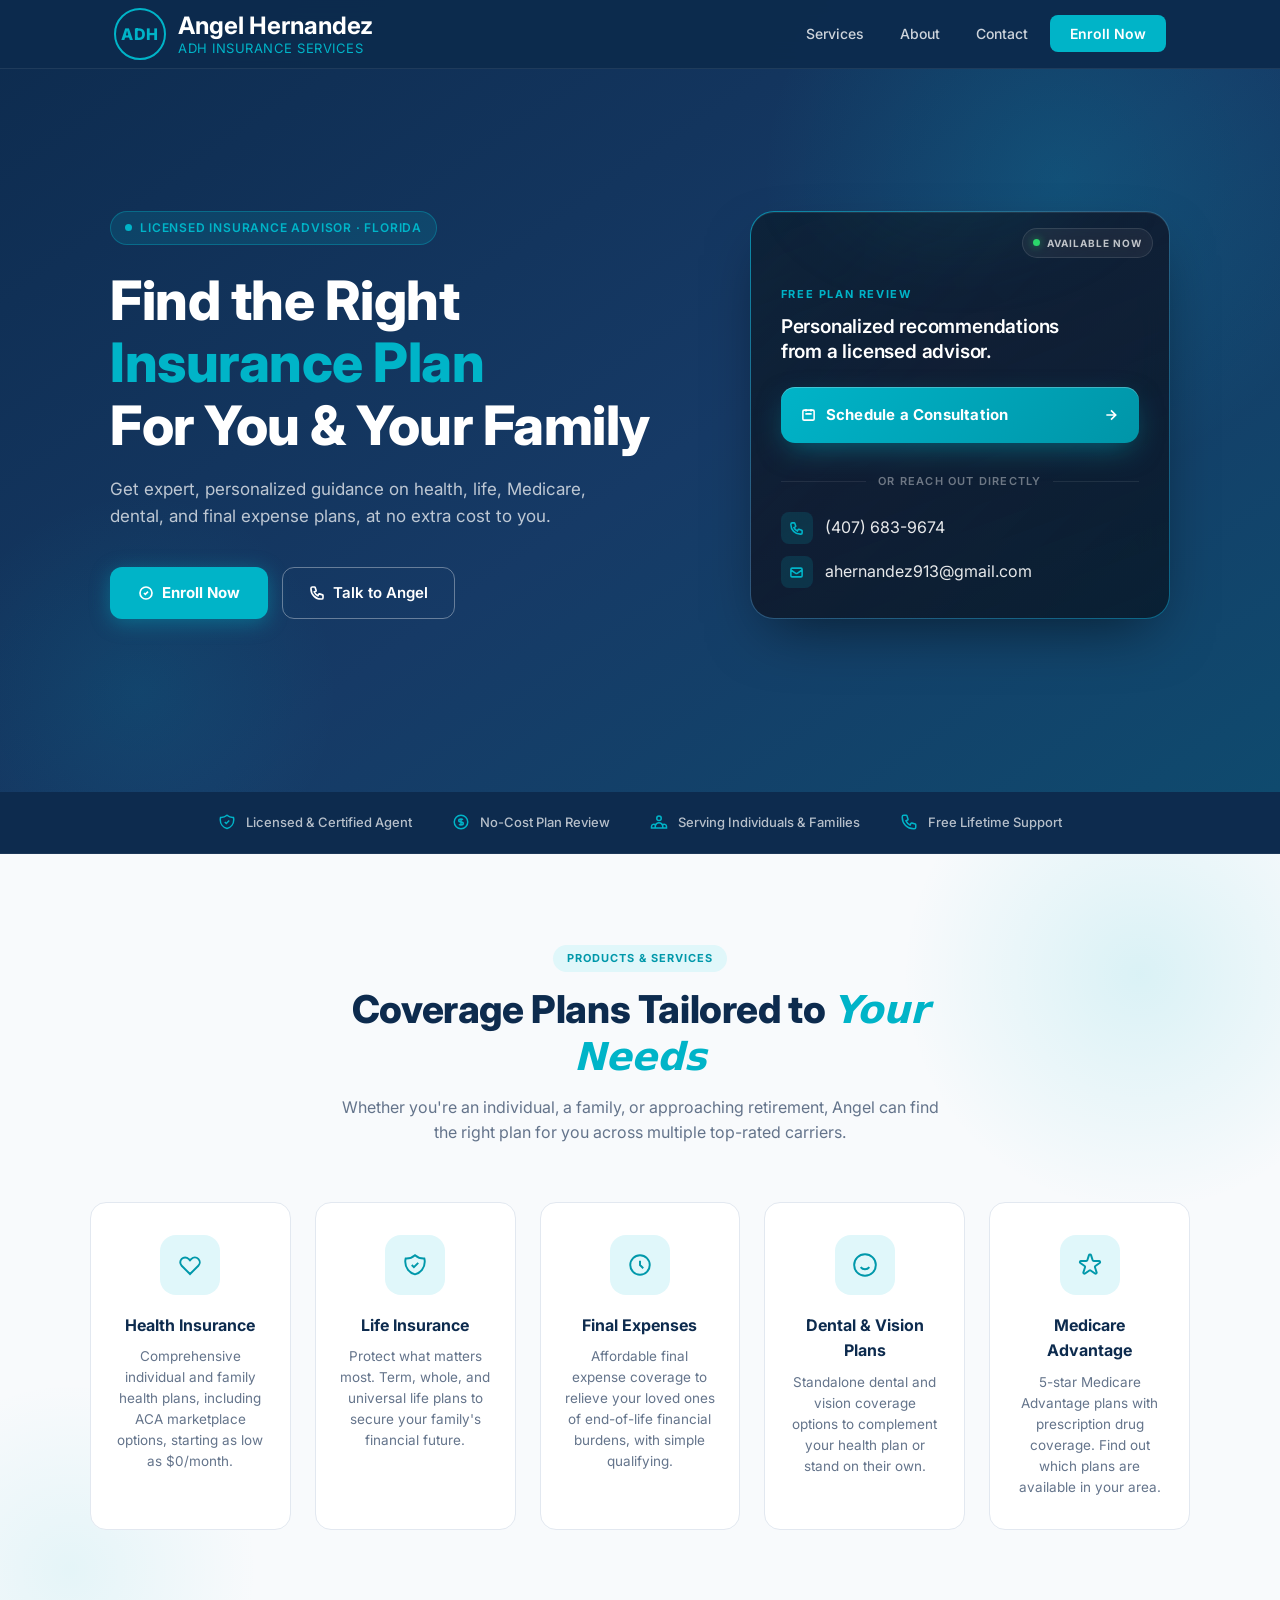
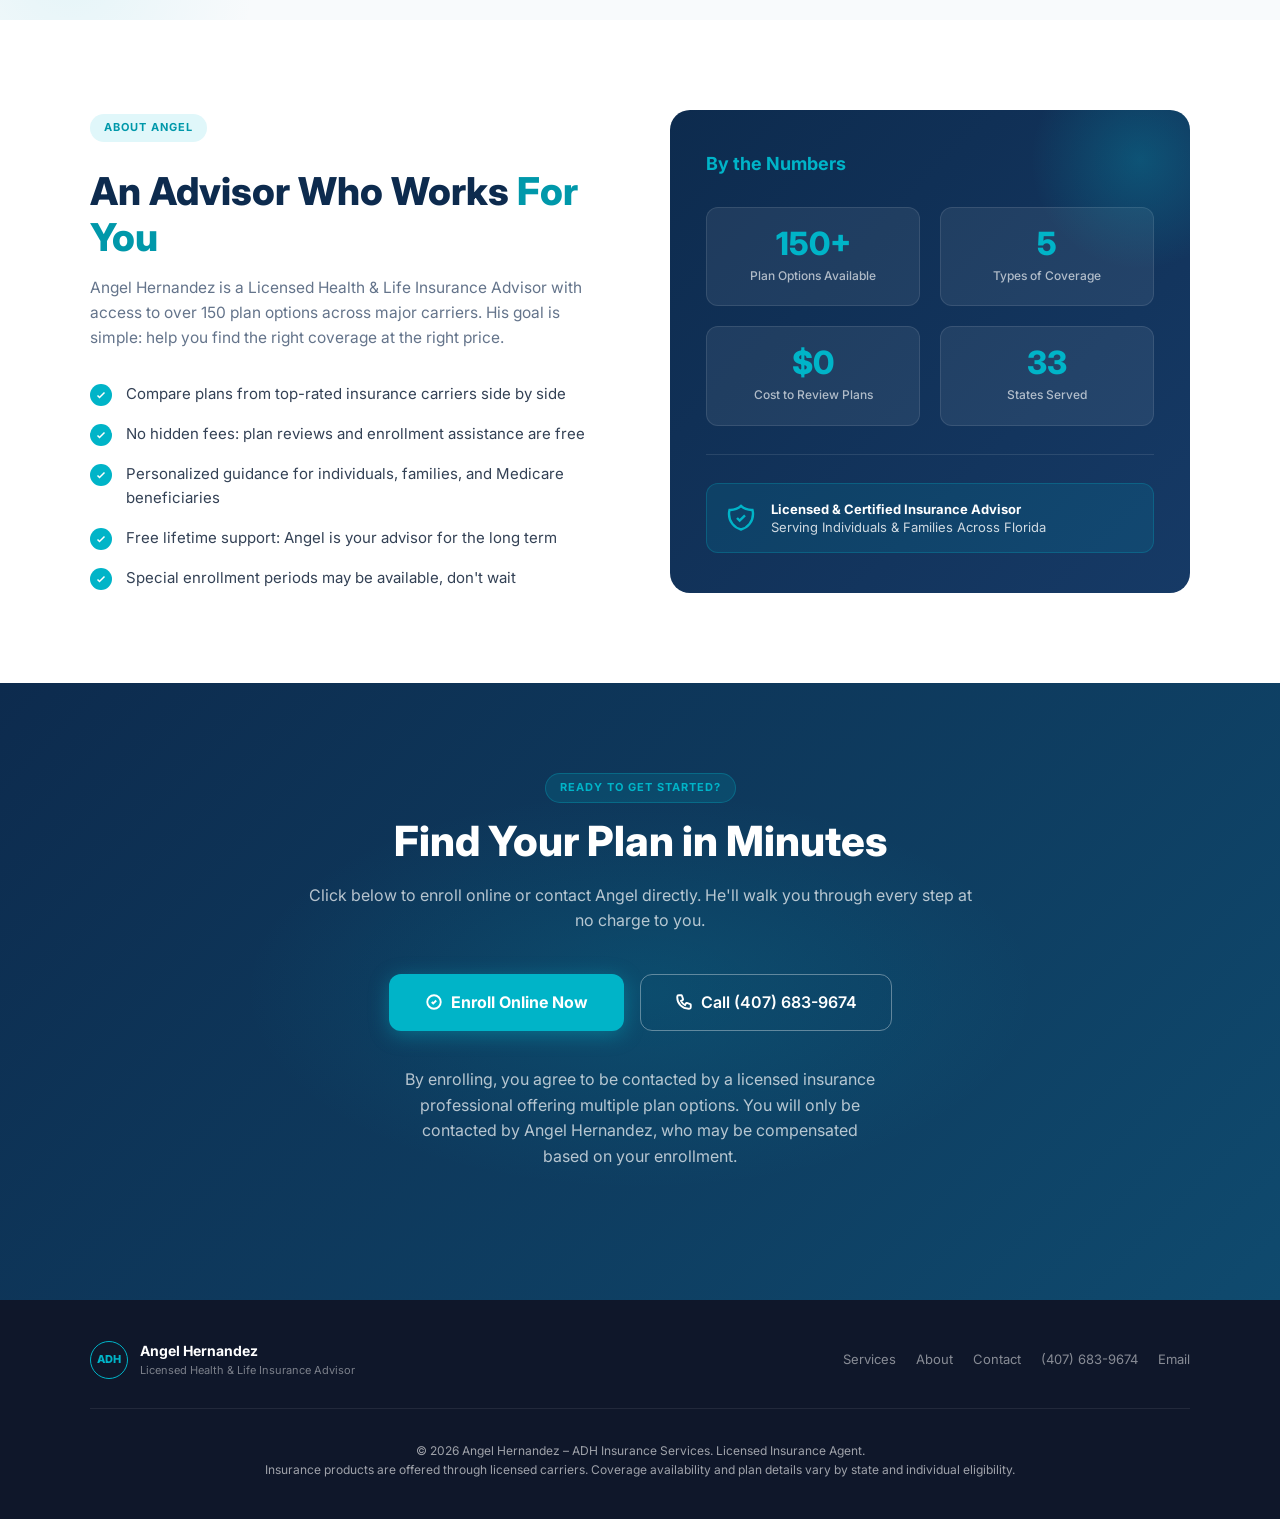
==== commit 40cfc782: "Add files via upload" ====
--- a/index.html
+++ b/index.html
@@ -80,19 +80,23 @@
       </div>
 
       <div class="agent-card">
-        <a href="https://member.sparkadvisors.com/engagements/ptc-form/angel-hernandez-7723/form/8809082c-acc9-4fd3-8703-8b238eca7896" target="_blank" style="text-decoration:none;">
-          <div class="qr-wrap">
-            <div class="qr-inner">
-              <img src="qr-enroll.png" alt="Scan to enroll" />
-            </div>
-          </div>
-          <div class="scan-me-label">
-            <svg width="14" height="14" viewBox="0 0 24 24" fill="none" stroke="currentColor" stroke-width="2.5"><path d="M3 9V5a2 2 0 012-2h4M3 15v4a2 2 0 002 2h4m6-18h4a2 2 0 012 2v4m0 6v4a2 2 0 01-2 2h-4"/><rect x="7" y="7" width="4" height="4" rx="1"/><rect x="13" y="13" width="4" height="4" rx="1"/><path d="M13 7h4v4"/><path d="M7 13v4h4"/></svg>
-            Scan Me!
-          </div>
+        <div class="agent-card-glow"></div>
+        <div class="agent-card-status" aria-label="Available now">
+          <span class="agent-card-status-dot"></span>
+          Available Now
+        </div>
+        <div class="agent-card-meta">
+          <span class="agent-card-eyebrow">Free Plan Review</span>
+          <p class="agent-card-line">Personalized recommendations from a licensed advisor.</p>
+        </div>
+        <a href="https://angeldanielhernandez.instabrain.io/" target="_blank" class="instabrain-callout">
+          <span class="instabrain-callout-label">
+            <svg width="15" height="15" viewBox="0 0 24 24" fill="none" stroke="currentColor" stroke-width="2.5"><path d="M8 7V3m8 4V3m-9 8h10M5 21h14a2 2 0 002-2V7a2 2 0 00-2-2H5a2 2 0 00-2 2v12a2 2 0 002 2z"/></svg>
+            Schedule a Consultation
+          </span>
+          <svg class="instabrain-callout-arrow" width="16" height="16" viewBox="0 0 24 24" fill="none" stroke="currentColor" stroke-width="2.5"><path d="M5 12h14M12 5l7 7-7 7"/></svg>
         </a>
-        <div class="agent-name">Angel Hernandez</div>
-        <div class="agent-title">Licensed Health & Life Insurance Advisor</div>
+        <div class="or-divider"><span>or reach out directly</span></div>
         <ul class="agent-contact-list">
           <li>
             <div class="contact-icon">
@@ -104,13 +108,7 @@
             <div class="contact-icon">
               <svg width="15" height="15" viewBox="0 0 24 24" fill="none" stroke="currentColor" stroke-width="2.5"><path d="M3 8l7.89 5.26a2 2 0 002.22 0L21 8M5 19h14a2 2 0 002-2V7a2 2 0 00-2-2H5a2 2 0 00-2 2v10a2 2 0 002 2z"/></svg>
             </div>
-            <a href="mailto:ahernandez@askhpm.com">ahernandez@askhpm.com</a>
-          </li>
-          <li>
-            <div class="contact-icon">
-              <svg width="15" height="15" viewBox="0 0 24 24" fill="none" stroke="currentColor" stroke-width="2.5"><path d="M19 21V5a2 2 0 00-2-2H7a2 2 0 00-2 2v16m14 0h2m-2 0h-5m-9 0H3m2 0h5M9 7h1m-1 4h1m4-4h1m-1 4h1m-5 10v-5a1 1 0 011-1h2a1 1 0 011 1v5m-4 0h4"/></svg>
-            </div>
-            <span>Health Plan Markets (HPM)</span>
+            <a href="mailto:ahernandez913@gmail.com">ahernandez913@gmail.com</a>
           </li>
         </ul>
       </div>
@@ -143,7 +141,7 @@
   <section class="services" id="services">
     <div class="section-header">
       <div class="section-tag">Products & Services</div>
-      <h2>Coverage Plans Tailored to Your Needs</h2>
+      <h2>Coverage Plans Tailored to <em>Your Needs</em></h2>
       <p>Whether you're an individual, a family, or approaching retirement, Angel can find the right plan for you across multiple top-rated carriers.</p>
     </div>
     <div class="services-grid">
@@ -197,7 +195,7 @@
       <div class="why-content">
         <div class="section-tag" style="display:inline-block;">About Angel</div>
         <h2 style="margin-top:12px;">An Advisor Who Works <span>For You</span></h2>
-        <p>Angel Hernandez is a Licensed Health & Life Insurance Advisor representing Health Plan Markets (HPM), an award-winning agency with over 150 plan options across major carriers. His goal is simple: help you find the right coverage at the right price.</p>
+        <p>Angel Hernandez is a Licensed Health & Life Insurance Advisor with access to over 150 plan options across major carriers. His goal is simple: help you find the right coverage at the right price.</p>
         <ul class="benefit-list">
           <li>
             <div class="benefit-check">
@@ -249,15 +247,15 @@
           </div>
           <div class="stat-box">
             <div class="stat-num">33</div>
-            <div class="stat-label">States Served via HPM</div>
+            <div class="stat-label">States Served</div>
           </div>
         </div>
         <div class="why-divider"></div>
         <div class="hpm-badge">
-          <svg width="32" height="32" viewBox="0 0 24 24" fill="none" stroke="currentColor" stroke-width="1.8" color="#00b4c8"><path d="M19 21V5a2 2 0 00-2-2H7a2 2 0 00-2 2v16m14 0h2m-2 0h-5m-9 0H3m2 0h5M9 7h1m-1 4h1m4-4h1m-1 4h1m-5 10v-5a1 1 0 011-1h2a1 1 0 011 1v5m-4 0h4"/></svg>
+          <svg width="32" height="32" viewBox="0 0 24 24" fill="none" stroke="currentColor" stroke-width="1.8" color="#00b4c8"><path d="M9 12l2 2 4-4m5.618-4.016A11.955 11.955 0 0112 2.944a11.955 11.955 0 01-8.618 3.04A12.02 12.02 0 003 9c0 5.591 3.824 10.29 9 11.622 5.176-1.332 9-6.03 9-11.622 0-1.042-.133-2.052-.382-3.016z"/></svg>
           <div class="hpm-badge-text">
-            <strong>Health Plan Markets Partner</strong><br/>
-            Serving Those That Serve Others since 2005
+            <strong>Licensed & Certified Insurance Advisor</strong><br/>
+            Serving Individuals &amp; Families Across Florida
           </div>
         </div>
       </div>
@@ -302,12 +300,12 @@
         <a href="#why">About</a>
         <a href="#enroll">Contact</a>
         <a href="tel:4076839674">(407) 683-9674</a>
-        <a href="mailto:ahernandez@askhpm.com">Email</a>
+        <a href="mailto:ahernandez913@gmail.com">Email</a>
       </div>
     </div>
     <div class="footer-inner">
       <p class="footer-copy">
-        © 2026 Angel Hernandez – ADH Insurance Services. Licensed Insurance Agent with Health Plan Markets.<br />
+        © 2026 Angel Hernandez – ADH Insurance Services. Licensed Insurance Agent.<br />
         Insurance products are offered through licensed carriers. Coverage availability and plan details vary by state and individual eligibility.
       </p>
     </div>
--- a/styles.css
+++ b/styles.css
@@ -227,7 +227,7 @@
   margin: 0 auto;
   display: grid;
   grid-template-columns: 1fr 420px;
-  gap: 60px;
+  gap: 100px;
   align-items: center;
   position: relative;
   z-index: 1;
@@ -335,73 +335,155 @@
 
 /* Agent card */
 .agent-card {
+  position: relative;
+  border-radius: 24px;
+  padding: 36px 30px 30px;
+  background:
+    linear-gradient(160deg, rgba(14,26,48,.92) 0%, rgba(8,17,34,.82) 100%) padding-box,
+    linear-gradient(135deg, rgba(0,212,232,.55), rgba(255,255,255,.12) 42%, rgba(0,180,200,.32)) border-box;
+  border: 1px solid transparent;
+  backdrop-filter: blur(14px);
+  box-shadow:
+    0 24px 60px -20px rgba(0,0,0,.55),
+    inset 0 1px 0 rgba(255,255,255,.08);
+  isolation: isolate;
+  overflow: hidden;
+}
+
+.agent-card-glow {
+  position: absolute;
+  inset: -60px -40px auto -40px;
+  height: 240px;
+  z-index: -1;
+  background: radial-gradient(50% 60% at 50% 0%, rgba(0,180,200,.2), transparent 70%);
+  filter: blur(44px);
+  pointer-events: none;
+}
+
+.agent-card-status {
+  position: absolute;
+  top: 16px;
+  right: 16px;
+  display: inline-flex;
+  align-items: center;
+  gap: 7px;
+  font-size: 10px;
+  font-weight: 700;
+  letter-spacing: 1px;
+  text-transform: uppercase;
+  color: rgba(255,255,255,.72);
   background: rgba(255,255,255,.06);
-  border: 1px solid rgba(255,255,255,.12);
-  border-radius: 20px;
-  padding: 36px 28px;
+  border: 1px solid rgba(255,255,255,.11);
+  border-radius: 999px;
+  padding: 6px 10px;
   backdrop-filter: blur(8px);
-  text-align: center;
-}
-
-.qr-wrap {
-  width: 160px;
-  height: 160px;
-  border-radius: 28px;
-  background: var(--teal);
-  display: flex;
-  align-items: center;
-  justify-content: center;
-  margin: 0 auto 10px;
-  box-shadow: 0 0 0 6px rgba(0,180,200,.18), 0 8px 28px rgba(0,0,0,.3);
+}
+
+.agent-card-status-dot {
+  width: 7px;
+  height: 7px;
+  border-radius: 50%;
+  background: #2bd76b;
+  box-shadow: 0 0 8px rgba(43,215,107,.65);
+}
+
+.agent-card-meta {
+  text-align: left;
+  margin: 38px 0 22px;
+}
+
+.agent-card-eyebrow {
+  display: block;
+  font-size: 11px;
+  font-weight: 700;
+  letter-spacing: 1.6px;
+  text-transform: uppercase;
+  color: var(--teal);
+  margin-bottom: 12px;
+}
+
+.agent-card-line {
+  font-size: 19px;
+  font-weight: 600;
+  line-height: 1.3;
+  letter-spacing: -.2px;
+  color: var(--white);
+  max-width: 290px;
+}
+
+.instabrain-callout {
+  position: relative;
+  display: flex;
+  align-items: center;
+  justify-content: space-between;
+  width: 100%;
+  background: linear-gradient(135deg, #00b4c8 0%, #0095a8 100%);
+  color: #fff;
+  font-size: 15px;
+  font-weight: 700;
+  letter-spacing: .2px;
+  border-radius: 14px;
+  padding: 16px 20px;
+  text-decoration: none;
   overflow: hidden;
-}
-
-.qr-inner {
-  width: 138px;
-  height: 138px;
-  border-radius: 14px;
-  background: #fff;
-  display: flex;
-  align-items: center;
-  justify-content: center;
-  padding: 8px;
-  box-shadow: 0 2px 10px rgba(0,0,0,.15);
-}
-
-.qr-wrap img {
-  width: 100%;
+  box-shadow:
+    0 10px 30px -8px rgba(0,180,200,.5),
+    inset 0 1px 0 rgba(255,255,255,.25);
+  transition: transform .2s ease, box-shadow .2s ease;
+}
+
+.instabrain-callout::before {
+  content: "";
+  position: absolute;
+  top: 0;
+  left: -100%;
+  width: 60%;
   height: 100%;
-  border-radius: 6px;
-  display: block;
-}
-
-.scan-me-label {
-  font-size: 13px;
-  font-weight: 700;
-  letter-spacing: 1.5px;
+  background: linear-gradient(90deg, transparent, rgba(255,255,255,.25), transparent);
+  transition: left .6s ease;
+}
+
+.instabrain-callout:hover {
+  transform: translateY(-2px);
+  box-shadow:
+    0 16px 40px -8px rgba(0,180,200,.65),
+    inset 0 1px 0 rgba(255,255,255,.3);
+}
+
+.instabrain-callout:hover::before { left: 130%; }
+
+.instabrain-callout-label {
+  display: inline-flex;
+  align-items: center;
+  gap: 10px;
+}
+
+.instabrain-callout-arrow {
+  transition: transform .25s ease;
+}
+
+.instabrain-callout:hover .instabrain-callout-arrow {
+  transform: translateX(4px);
+}
+
+.or-divider {
+  display: flex;
+  align-items: center;
+  gap: 12px;
+  margin: 30px 0 22px;
+  font-size: 11px;
+  font-weight: 600;
+  letter-spacing: 1.2px;
   text-transform: uppercase;
-  color: var(--teal);
-  margin-bottom: 22px;
-  display: flex;
-  align-items: center;
-  justify-content: center;
-  gap: 6px;
-}
-
-.agent-name {
-  font-size: 22px;
-  font-weight: 700;
-  color: var(--white);
-  margin-bottom: 4px;
-}
-
-.agent-title {
-  font-size: 13px;
-  color: var(--teal);
-  font-weight: 500;
-  letter-spacing: .4px;
-  text-transform: uppercase;
-  margin-bottom: 24px;
+  color: rgba(255,255,255,.4);
+}
+
+.or-divider::before,
+.or-divider::after {
+  content: "";
+  flex: 1;
+  height: 1px;
+  background: rgba(255,255,255,.08);
 }
 
 .agent-contact-list {
@@ -472,7 +554,33 @@
 .services {
   padding: 90px 24px;
   background: var(--gray-50);
-}
+  position: relative;
+  overflow: hidden;
+}
+
+.services::before {
+  content: "";
+  position: absolute;
+  top: -120px;
+  right: -100px;
+  width: 480px;
+  height: 480px;
+  background: radial-gradient(circle, rgba(0,180,200,.12) 0%, transparent 70%);
+  pointer-events: none;
+}
+
+.services::after {
+  content: "";
+  position: absolute;
+  bottom: -140px;
+  left: -120px;
+  width: 380px;
+  height: 380px;
+  background: radial-gradient(circle, rgba(0,180,200,.08) 0%, transparent 70%);
+  pointer-events: none;
+}
+
+.services > * { position: relative; z-index: 1; }
 
 .section-header {
   text-align: center;
@@ -499,6 +607,12 @@
   color: var(--navy);
   line-height: 1.2;
   margin-bottom: 14px;
+  letter-spacing: -.4px;
+}
+
+.section-header h2 em {
+  font-style: italic;
+  color: var(--teal);
 }
 
 .section-header p {
@@ -517,17 +631,17 @@
 .service-card {
   background: var(--white);
   border: 1px solid var(--gray-200);
-  border-radius: var(--radius);
+  border-radius: 16px;
   padding: 32px 24px;
   text-align: center;
-  transition: box-shadow .25s, transform .25s, border-color .25s;
+  transition: box-shadow .3s, transform .25s, border-color .25s;
   cursor: default;
 }
 
 .service-card:hover {
-  box-shadow: var(--shadow-lg);
+  box-shadow: 0 14px 34px -16px rgba(0,180,200,.28), var(--shadow-md);
   transform: translateY(-4px);
-  border-color: var(--teal);
+  border-color: rgba(0,180,200,.35);
 }
 
 .service-icon {
@@ -540,7 +654,11 @@
   justify-content: center;
   margin: 0 auto 18px;
   color: var(--teal-dark);
-  transition: background .25s;
+  transition: background .25s, color .25s, transform .25s;
+}
+
+.service-card:hover .service-icon {
+  transform: translateY(-2px);
 }
 
 .service-card:hover .service-icon {
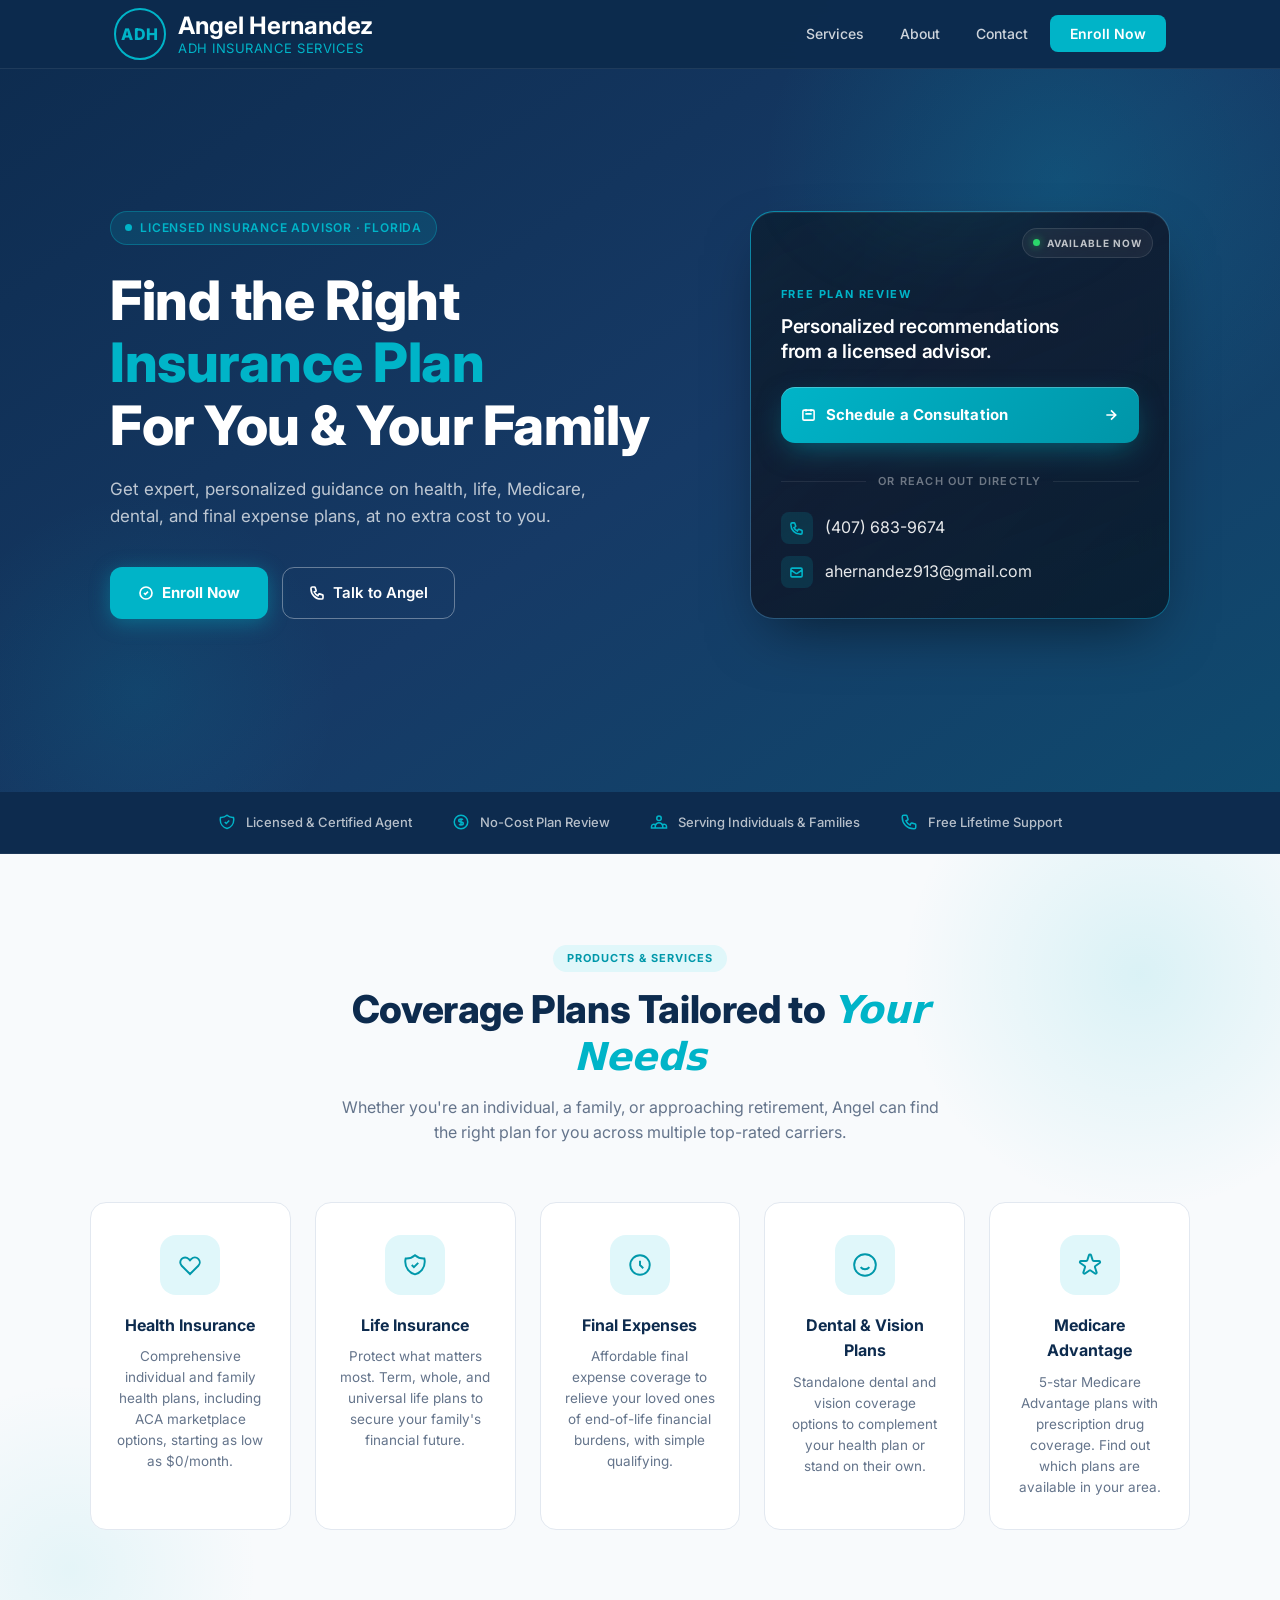
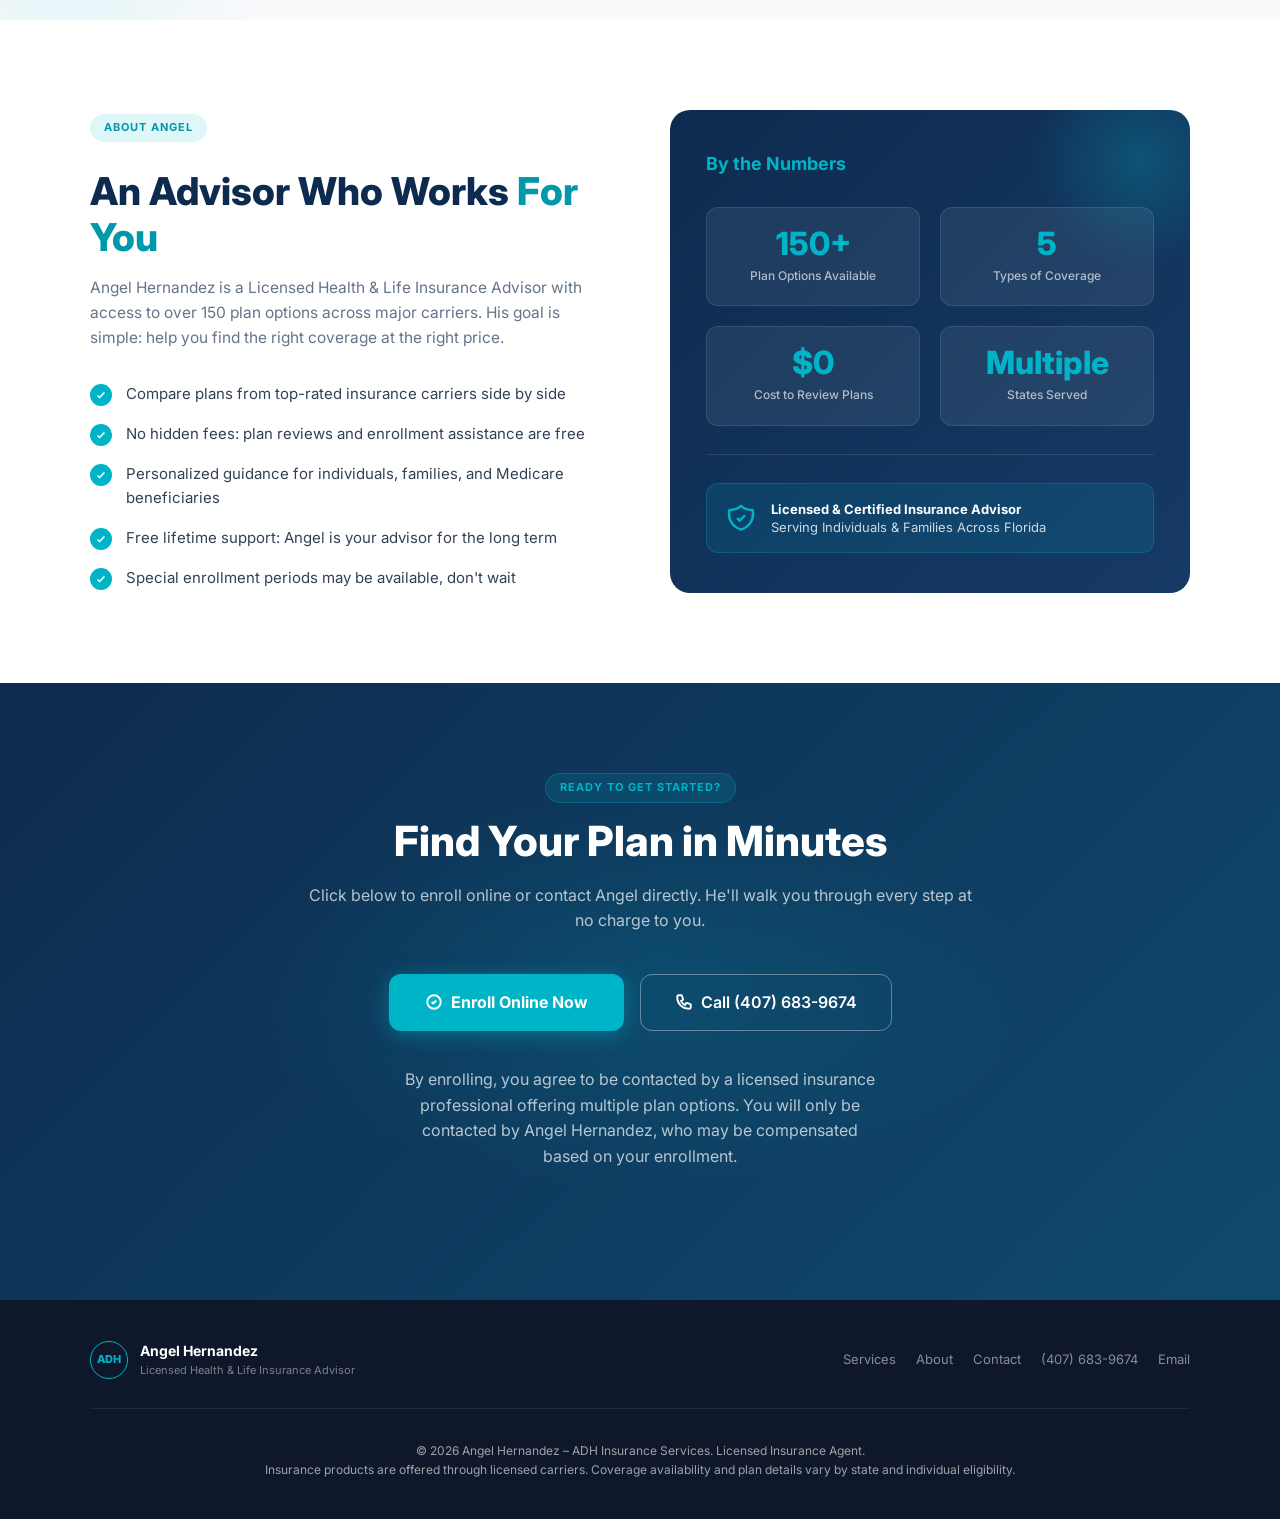
==== commit cee0c6b4: "Add files via upload" ====
--- a/index.html
+++ b/index.html
@@ -40,7 +40,7 @@
         <li><a href="#services">Services</a></li>
         <li><a href="#why">About</a></li>
         <li><a href="#enroll">Contact</a></li>
-        <li><a href="https://member.sparkadvisors.com/engagements/ptc-form/angel-hernandez-7723/form/8809082c-acc9-4fd3-8703-8b238eca7896" target="_blank" class="nav-cta">Enroll Now</a></li>
+        <li><a href="enroll/" class="nav-cta">Enroll Now</a></li>
       </ul>
       <button class="nav-hamburger" id="navHamburger" aria-label="Toggle menu">
         <span></span><span></span><span></span>
@@ -50,7 +50,7 @@
       <li><a href="#services" class="nav-mobile-link">Services</a></li>
       <li><a href="#why" class="nav-mobile-link">About</a></li>
       <li><a href="#enroll" class="nav-mobile-link">Contact</a></li>
-      <li><a href="https://member.sparkadvisors.com/engagements/ptc-form/angel-hernandez-7723/form/8809082c-acc9-4fd3-8703-8b238eca7896" target="_blank" class="nav-cta">Enroll Now</a></li>
+      <li><a href="enroll/" class="nav-cta">Enroll Now</a></li>
     </ul>
   </nav>
 
@@ -68,7 +68,7 @@
           Get expert, personalized guidance on health, life, Medicare, dental, and final expense plans, at no extra cost to you.
         </p>
         <div class="hero-actions">
-          <a href="https://member.sparkadvisors.com/engagements/ptc-form/angel-hernandez-7723/form/8809082c-acc9-4fd3-8703-8b238eca7896" target="_blank" class="btn-primary">
+          <a href="enroll/" class="btn-primary">
             <svg width="16" height="16" viewBox="0 0 24 24" fill="none" stroke="currentColor" stroke-width="2.5"><path d="M9 12l2 2 4-4m6 2a9 9 0 11-18 0 9 9 0 0118 0z"/></svg>
             Enroll Now
           </a>
@@ -246,7 +246,7 @@
             <div class="stat-label">Cost to Review Plans</div>
           </div>
           <div class="stat-box">
-            <div class="stat-num">33</div>
+            <div class="stat-num">Multiple</div>
             <div class="stat-label">States Served</div>
           </div>
         </div>
@@ -269,7 +269,7 @@
       <h2>Find Your Plan in Minutes</h2>
       <p>Click below to enroll online or contact Angel directly. He'll walk you through every step at no charge to you.</p>
       <div class="enroll-options">
-        <a href="https://member.sparkadvisors.com/engagements/ptc-form/angel-hernandez-7723/form/8809082c-acc9-4fd3-8703-8b238eca7896" target="_blank" class="btn-primary" style="font-size:16px; padding:16px 36px;">
+        <a href="enroll/" class="btn-primary" style="font-size:16px; padding:16px 36px;">
           <svg width="18" height="18" viewBox="0 0 24 24" fill="none" stroke="currentColor" stroke-width="2.5"><path d="M9 12l2 2 4-4m6 2a9 9 0 11-18 0 9 9 0 0118 0z"/></svg>
           Enroll Online Now
         </a>
--- a/styles.css
+++ b/styles.css
@@ -1037,6 +1037,374 @@
   margin-top: 28px;
   text-align: center;
   line-height: 1.6;
+}
+
+/* ── ENROLL / CONTACT FORM PAGE ─────────────────────── */
+.page-enroll {
+  background: linear-gradient(180deg, var(--navy) 0%, var(--navy-light) 60%, #0f4a6e 100%);
+  min-height: 100vh;
+}
+
+.form-hero {
+  position: relative;
+  padding: calc(68px + env(safe-area-inset-top, 0px) + 60px) 24px 40px;
+  overflow: hidden;
+}
+
+.form-hero::before {
+  content: '';
+  position: absolute;
+  top: -160px; right: -100px;
+  width: 600px; height: 600px;
+  background: radial-gradient(circle, rgba(0,180,200,.16) 0%, transparent 70%);
+  pointer-events: none;
+}
+
+.form-hero::after {
+  content: '';
+  position: absolute;
+  bottom: -160px; left: -80px;
+  width: 460px; height: 460px;
+  background: radial-gradient(circle, rgba(0,180,200,.08) 0%, transparent 70%);
+  pointer-events: none;
+}
+
+.form-hero-inner {
+  position: relative;
+  z-index: 1;
+  max-width: 720px;
+  margin: 0 auto;
+  text-align: center;
+}
+
+.form-lang-switch {
+  display: inline-flex;
+  gap: 6px;
+  padding: 5px;
+  border-radius: 100px;
+  background: rgba(255,255,255,.05);
+  border: 1px solid rgba(255,255,255,.1);
+  margin-bottom: 30px;
+}
+
+.form-lang-switch button {
+  display: inline-flex;
+  align-items: center;
+  gap: 8px;
+  background: transparent;
+  border: 0;
+  color: rgba(255,255,255,.7);
+  font: inherit;
+  font-size: 13px;
+  font-weight: 600;
+  padding: 8px 16px;
+  border-radius: 100px;
+  cursor: pointer;
+  transition: color .2s, background .2s;
+}
+
+.form-lang-switch button:hover { color: var(--white); }
+
+.form-lang-switch button.active {
+  background: rgba(0,180,200,.15);
+  color: var(--teal);
+}
+
+.form-lang-check {
+  display: inline-flex;
+  align-items: center;
+  justify-content: center;
+  width: 16px;
+  height: 16px;
+  border-radius: 50%;
+  border: 1.5px solid rgba(255,255,255,.25);
+  color: transparent;
+  transition: border-color .2s, background .2s, color .2s;
+}
+
+.form-lang-switch button.active .form-lang-check {
+  background: var(--teal);
+  border-color: var(--teal);
+  color: var(--white);
+}
+
+.form-hero h1 {
+  font-size: clamp(2rem, 4.4vw, 3rem);
+  font-weight: 800;
+  color: var(--white);
+  letter-spacing: -.5px;
+  line-height: 1.15;
+  margin: 18px 0 18px;
+}
+
+.form-hero h1 em {
+  font-style: normal;
+  color: var(--teal);
+}
+
+.form-hero-sub {
+  font-size: 17px;
+  color: rgba(255,255,255,.72);
+  max-width: 560px;
+  margin: 0 auto 22px;
+  line-height: 1.55;
+}
+
+.form-required-note {
+  font-size: 13px;
+  color: rgba(255,255,255,.5);
+}
+
+.form-required-note .req,
+.contact-form .req {
+  color: #ff7b8a;
+  font-weight: 700;
+}
+
+.form-section {
+  padding: 10px 24px 80px;
+  background: transparent;
+  position: relative;
+  z-index: 1;
+}
+
+.form-shell {
+  position: relative;
+  max-width: 720px;
+  margin: 0 auto;
+  border-radius: 24px;
+  padding: 40px 40px 36px;
+  background: var(--white);
+  border: 1px solid var(--gray-200);
+  box-shadow: 0 24px 70px -28px rgba(13,43,78,.35), var(--shadow-md);
+}
+
+.form-honeypot {
+  position: absolute !important;
+  left: -10000px !important;
+  width: 1px !important;
+  height: 1px !important;
+  opacity: 0 !important;
+  pointer-events: none !important;
+}
+
+.form-group {
+  border: 0;
+  margin-bottom: 26px;
+}
+
+.form-group legend {
+  font-size: 19px;
+  font-weight: 700;
+  color: var(--navy);
+  margin-bottom: 14px;
+  letter-spacing: -.1px;
+}
+
+.form-help {
+  font-size: 12px;
+  color: var(--gray-500);
+  margin: -6px 0 14px;
+}
+
+.form-row {
+  display: grid;
+  grid-template-columns: 1fr 1fr;
+  gap: 14px;
+}
+
+.form-field {
+  display: flex;
+  flex-direction: column;
+  margin-bottom: 14px;
+}
+
+.form-field:last-child { margin-bottom: 0; }
+
+.form-field label {
+  font-size: 13px;
+  font-weight: 600;
+  color: var(--gray-700);
+  margin-bottom: 7px;
+  letter-spacing: .2px;
+}
+
+.contact-form input,
+.contact-form textarea {
+  font: inherit;
+  font-size: 15px;
+  color: var(--gray-900);
+  background: var(--gray-50);
+  border: 1px solid var(--gray-200);
+  border-radius: 10px;
+  padding: 12px 14px;
+  transition: border-color .2s, background .2s, box-shadow .2s;
+  width: 100%;
+}
+
+.contact-form input::placeholder,
+.contact-form textarea::placeholder {
+  color: #94a3b8;
+}
+
+.contact-form input:hover,
+.contact-form textarea:hover {
+  border-color: #cbd5e1;
+}
+
+.contact-form input:focus,
+.contact-form textarea:focus {
+  outline: none;
+  border-color: var(--teal);
+  background: var(--white);
+  box-shadow: 0 0 0 4px rgba(0,180,200,.15);
+}
+
+.contact-form textarea {
+  resize: vertical;
+  min-height: 96px;
+  line-height: 1.5;
+  font-family: inherit;
+}
+
+.form-consent {
+  background: var(--teal-light);
+  border: 1px solid rgba(0,180,200,.22);
+  border-radius: 12px;
+  padding: 16px 18px;
+  font-size: 13px;
+  line-height: 1.55;
+  color: var(--gray-700);
+  margin: 18px 0 22px;
+}
+
+.form-error {
+  display: flex;
+  gap: 10px;
+  align-items: flex-start;
+  background: #fff1f2;
+  border: 1px solid #fecdd3;
+  border-radius: 12px;
+  padding: 12px 16px;
+  font-size: 14px;
+  color: #be123c;
+  margin-bottom: 18px;
+}
+
+.form-error[hidden],
+.form-success[hidden],
+.contact-form[hidden] {
+  display: none !important;
+}
+
+.form-submit {
+  position: relative;
+  display: flex;
+  align-items: center;
+  justify-content: center;
+  gap: 10px;
+  width: 100%;
+  background: linear-gradient(135deg, #00b4c8 0%, #0095a8 100%);
+  color: #fff;
+  font: inherit;
+  font-size: 15px;
+  font-weight: 700;
+  letter-spacing: .2px;
+  border: 0;
+  border-radius: 14px;
+  padding: 16px 20px;
+  cursor: pointer;
+  overflow: hidden;
+  box-shadow: 0 10px 30px -8px rgba(0,180,200,.5), inset 0 1px 0 rgba(255,255,255,.25);
+  transition: transform .2s ease, box-shadow .2s ease, opacity .2s ease;
+}
+
+.form-submit::before {
+  content: "";
+  position: absolute;
+  top: 0;
+  left: -100%;
+  width: 60%;
+  height: 100%;
+  background: linear-gradient(90deg, transparent, rgba(255,255,255,.25), transparent);
+  transition: left .6s ease;
+}
+
+.form-submit:hover:not(:disabled) {
+  transform: translateY(-2px);
+  box-shadow: 0 16px 40px -8px rgba(0,180,200,.65), inset 0 1px 0 rgba(255,255,255,.3);
+}
+
+.form-submit:hover:not(:disabled)::before { left: 130%; }
+
+.form-submit:hover:not(:disabled) .form-submit-arrow {
+  transform: translateX(4px);
+}
+
+.form-submit-arrow {
+  transition: transform .25s ease;
+}
+
+.form-submit-spinner {
+  display: none;
+  animation: spin .8s linear infinite;
+}
+
+@keyframes spin { to { transform: rotate(360deg); } }
+
+.form-submit:disabled { cursor: progress; opacity: .85; }
+
+.form-submit.loading .form-submit-arrow { display: none; }
+.form-submit.loading .form-submit-spinner { display: inline-block; }
+
+.form-success {
+  max-width: 560px;
+  margin: 0 auto;
+  text-align: center;
+  padding: 16px 8px;
+}
+
+.form-success-icon {
+  width: 72px;
+  height: 72px;
+  border-radius: 50%;
+  background: rgba(0,180,200,.16);
+  border: 1.5px solid rgba(0,180,200,.4);
+  color: var(--teal);
+  display: flex;
+  align-items: center;
+  justify-content: center;
+  margin: 0 auto 22px;
+  box-shadow: 0 0 0 8px rgba(0,180,200,.06);
+}
+
+.form-success h2 {
+  font-size: clamp(1.5rem, 3vw, 2rem);
+  font-weight: 800;
+  color: var(--navy);
+  letter-spacing: -.4px;
+  margin-bottom: 12px;
+}
+
+.form-success p {
+  font-size: 16px;
+  color: var(--gray-500);
+  margin-bottom: 26px;
+}
+
+.form-success .btn-outline {
+  display: inline-flex;
+}
+
+.form-success .form-back-home {
+  color: var(--navy);
+  border-color: rgba(13,43,78,.25);
+}
+
+.form-success .form-back-home:hover {
+  color: var(--teal-dark);
+  border-color: var(--teal);
+  background: rgba(0,180,200,.06);
 }
 
 /* ── RESPONSIVE ─────────────────────────────────────── */
@@ -1060,6 +1428,12 @@
   }
 }
 
+@media (max-width: 640px) {
+  .form-shell { padding: 28px 22px 26px; border-radius: 18px; }
+  .form-row { grid-template-columns: 1fr; gap: 0; }
+  .form-hero { padding-top: calc(68px + env(safe-area-inset-top, 0px) + 36px); padding-bottom: 24px; }
+}
+
 @media (max-width: 480px) {
   .stat-row { grid-template-columns: 1fr; }
   .trust-bar-inner { gap: 20px; }
